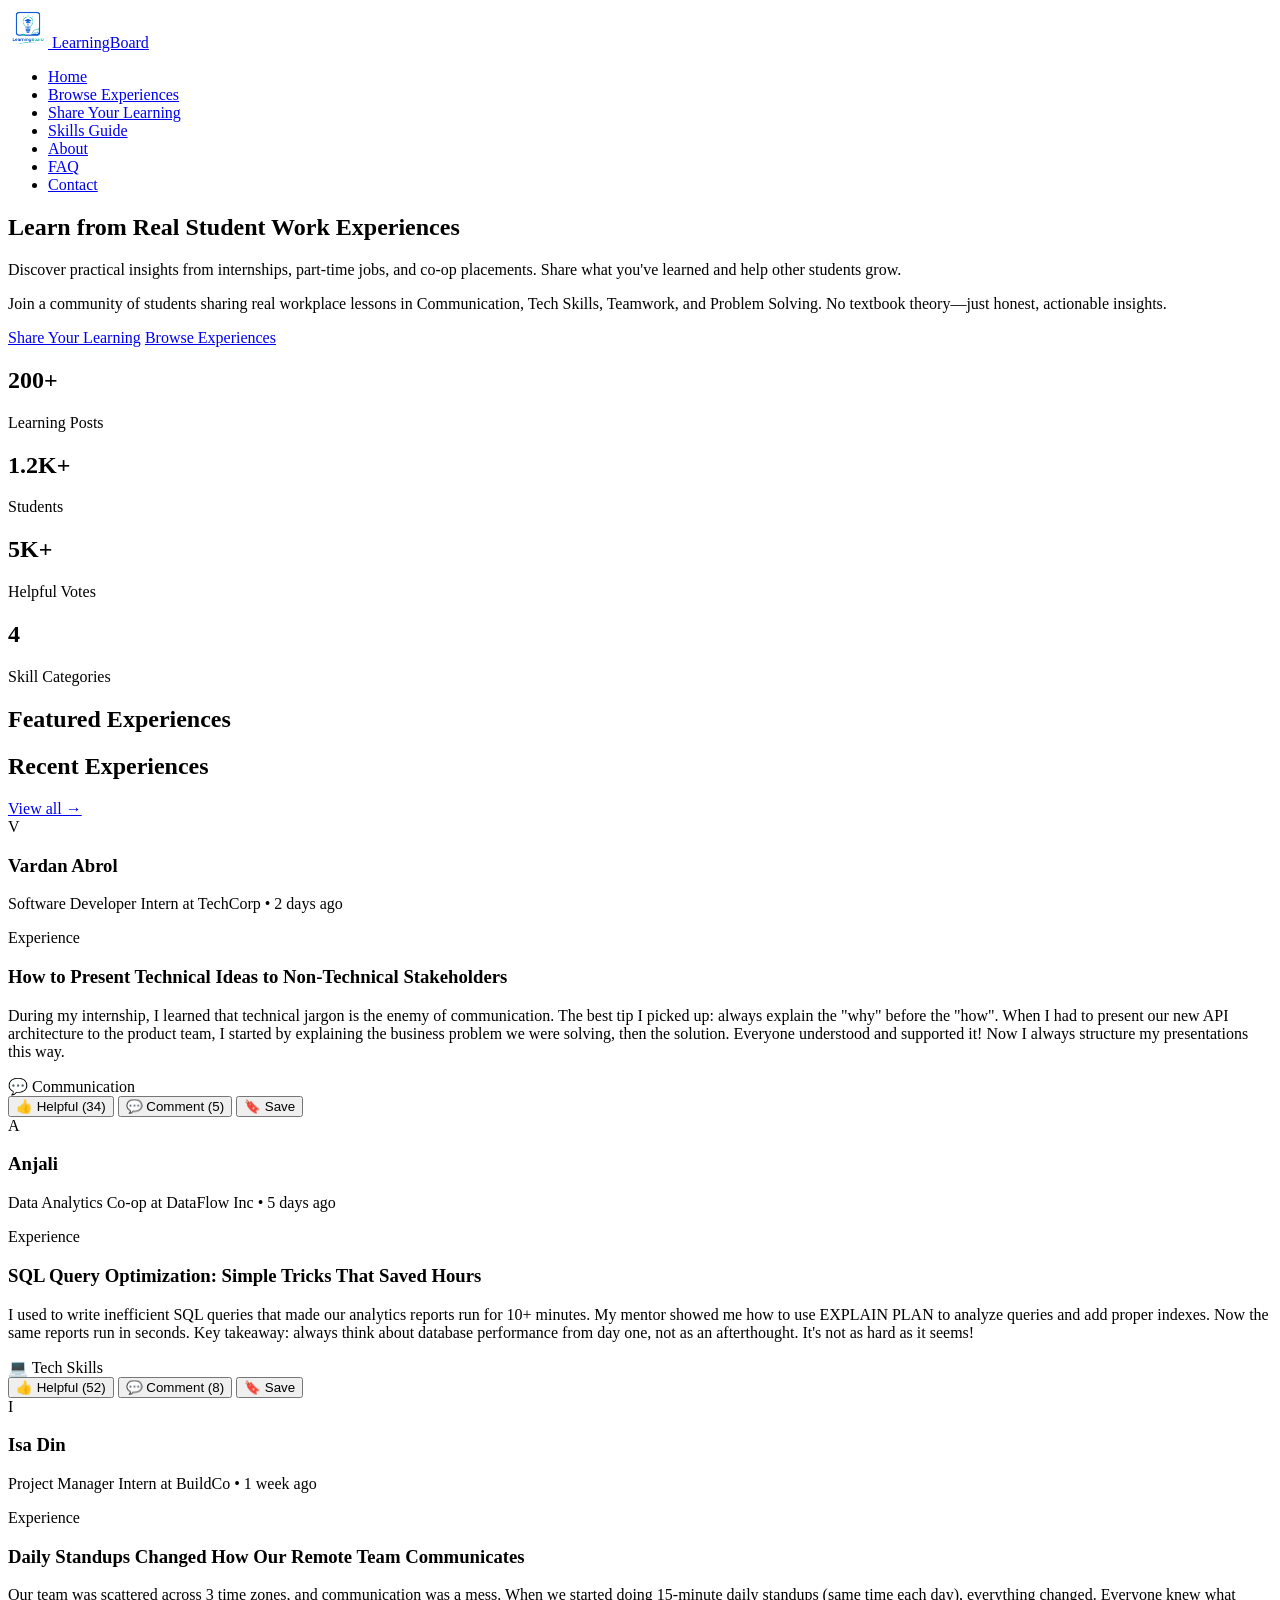
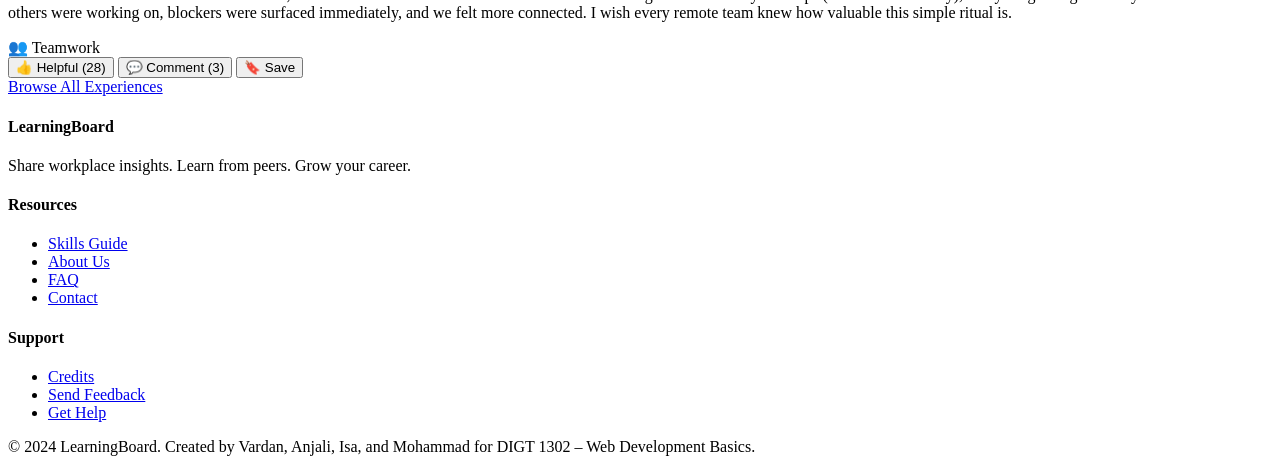
==== index.html @ a27e867e "edit readme file" ====
<!DOCTYPE html>
<html lang="en">
<head>
    <meta charset="UTF-8">
    <meta name="viewport" content="width=device-width, initial-scale=1.0">
    <title>LearningBoard – Share Work Insights with Fellow Students</title>
    <meta name="description" content="LearningBoard: A platform for students to share workplace experiences and success stories. Learn from real work insights in communication, tech skills, teamwork, and problem-solving.">
</head>
<body>
    <header>
        <div>
            <a href="index.html">
                <img src="image-files/logo.png" alt="LearningBoard logo" width="40" height="40">
                <span>LearningBoard</span>
            </a>

            <nav id="primary-menu" aria-label="Main navigation">
                <ul>
                    <li><a href="index.html">Home</a></li>
                    <li><a href="browse.html">Browse Experiences</a></li>
                    <li><a href="share.html">Share Your Learning</a></li>
                    <li><a href="skills-guide.html">Skills Guide</a></li>
                    <li><a href="about.html">About</a></li>
                    <li><a href="faq.html">FAQ</a></li>
                    <li><a href="contact.html">Contact</a></li>
                </ul>
            </nav>
        </div>
    </header>

   
    <main>
        <section>
            <div>
                <h1>Learn from Real Student Work Experiences</h1>
                <p>
                    Discover practical insights from internships, part-time jobs, and co-op placements. 
                    Share what you've learned and help other students grow.
                </p>
                <p>
                    Join a community of students sharing real workplace lessons in Communication, Tech Skills, 
                    Teamwork, and Problem Solving. No textbook theory—just honest, actionable insights.
                </p>
                <div>
                    <a href="share.html">Share Your Learning</a>
                    <a href="browse.html">Browse Experiences</a>
                </div>
            </div>
        </section>

        <section>
            <div>
                <h2>200+</h2>
                <p>Learning Posts</p>
            </div>
            <div>
                <h2>1.2K+</h2>
                <p>Students</p>
            </div>
            <div>
                <h2>5K+</h2>
                <p>Helpful Votes</p>
            </div>
            <div>
                <h2>4</h2>
                <p>Skill Categories</p>
            </div>
        </section>

        <div>
            <h2>Featured Experiences</h2>
            <div>
                    <section>
                    <div>
                        <h2>Recent Experiences</h2>
                        <a href="browse.html">View all →</a>
                    </div>

                    <div>
                        <!-- Experience Post 1 -->
                        <article data-type="experience" data-category="communication">
                            <div>
                                <div>
                                    <div>V</div>
                                    <div>
                                        <h3>Vardan Abrol</h3>
                                        <p>Software Developer Intern at TechCorp • 2 days ago</p>
                                    </div>
                                </div>
                                <span>Experience</span>
                            </div>

                            <div>
                                <h3>How to Present Technical Ideas to Non-Technical Stakeholders</h3>
                                <p>
                                    During my internship, I learned that technical jargon is the enemy of communication. 
                                    The best tip I picked up: always explain the "why" before the "how". When I had to present 
                                    our new API architecture to the product team, I started by explaining the business problem 
                                    we were solving, then the solution. Everyone understood and supported it! Now I always structure 
                                    my presentations this way.
                                </p>
                                <div>
                                    <span>💬 Communication</span>
                                </div>
                            </div>

                            <div>
                                <button aria-label="Mark as helpful">👍 Helpful (34)</button>
                                <button aria-label="Share post">💬 Comment (5)</button>
                                <button aria-label="Save post">🔖 Save</button>
                            </div>
                        </article>

                        <!-- Experience Post 2 -->
                        <article data-type="experience" data-category="tech">
                            <div>
                                <div>
                                    <div>A</div>
                                    <div>
                                        <h3>Anjali</h3>
                                        <p>Data Analytics Co-op at DataFlow Inc • 5 days ago</p>
                                    </div>
                                </div>
                                <span>Experience</span>
                            </div>

                            <div>
                                <h3>SQL Query Optimization: Simple Tricks That Saved Hours</h3>
                                <p>
                                    I used to write inefficient SQL queries that made our analytics reports run for 10+ minutes. 
                                    My mentor showed me how to use EXPLAIN PLAN to analyze queries and add proper indexes. Now 
                                    the same reports run in seconds. Key takeaway: always think about database performance from 
                                    day one, not as an afterthought. It's not as hard as it seems!
                                </p>
                                <div>
                                    <span>💻 Tech Skills</span>
                                </div>
                            </div>

                            <div>
                                <button aria-label="Mark as helpful">👍 Helpful (52)</button>
                                <button aria-label="Share post">💬 Comment (8)</button>
                                <button aria-label="Save post">🔖 Save</button>
                            </div>
                        </article>

                        <!-- Experience Post 3 -->
                        <article data-type="experience" data-category="teamwork">
                            <div>
                                <div>
                                    <div>I</div>
                                    <div>
                                        <h3>Isa Din</h3>
                                        <p>Project Manager Intern at BuildCo • 1 week ago</p>
                                    </div>
                                </div>
                                <span>Experience</span>
                            </div>

                            <div>
                                <h3>Daily Standups Changed How Our Remote Team Communicates</h3>
                                <p>
                                    Our team was scattered across 3 time zones, and communication was a mess. When we started 
                                    doing 15-minute daily standups (same time each day), everything changed. Everyone knew what 
                                    others were working on, blockers were surfaced immediately, and we felt more connected. 
                                    I wish every remote team knew how valuable this simple ritual is.
                                </p>
                                <div>
                                    <span>👥 Teamwork</span>
                                </div>
                            </div>

                            <div>
                                <button aria-label="Mark as helpful">👍 Helpful (28)</button>
                                <button aria-label="Share post">💬 Comment (3)</button>
                                <button aria-label="Save post">🔖 Save</button>
                            </div>
                        </article>
                    </div>

                    <div>
                        <a href="browse.html">Browse All Experiences</a>
                    </div>
                </section>

        </div>
        </div>

    </main>

    <!-- ===== FOOTER ===== -->
    <footer>
        <div>
            <div>
                <h4>LearningBoard</h4>
                <p>Share workplace insights. Learn from peers. Grow your career.</p>
            </div>
            <div>
                <h4>Resources</h4>
                <ul>
                    <li><a href="skills-guide.html">Skills Guide</a></li>
                    <li><a href="about.html">About Us</a></li>
                    <li><a href="faq.html">FAQ</a></li>
                    <li><a href="contact.html">Contact</a></li>
                </ul>
            </div>
            <div>
                <h4>Support</h4>
                <ul>
                    <li><a href="credits.html">Credits</a></li>
                    <li><a href="contact.html">Send Feedback</a></li>
                    <li><a href="faq.html">Get Help</a></li>
                </ul>
            </div>
        </div>
        <div>
            <p>&copy; 2024 LearningBoard. Created by Vardan, Anjali, Isa, and Mohammad for DIGT 1302 – Web Development Basics.</p>
        </div>
    </footer>

    <script src="js/script.js"></script>
</body>
</html>
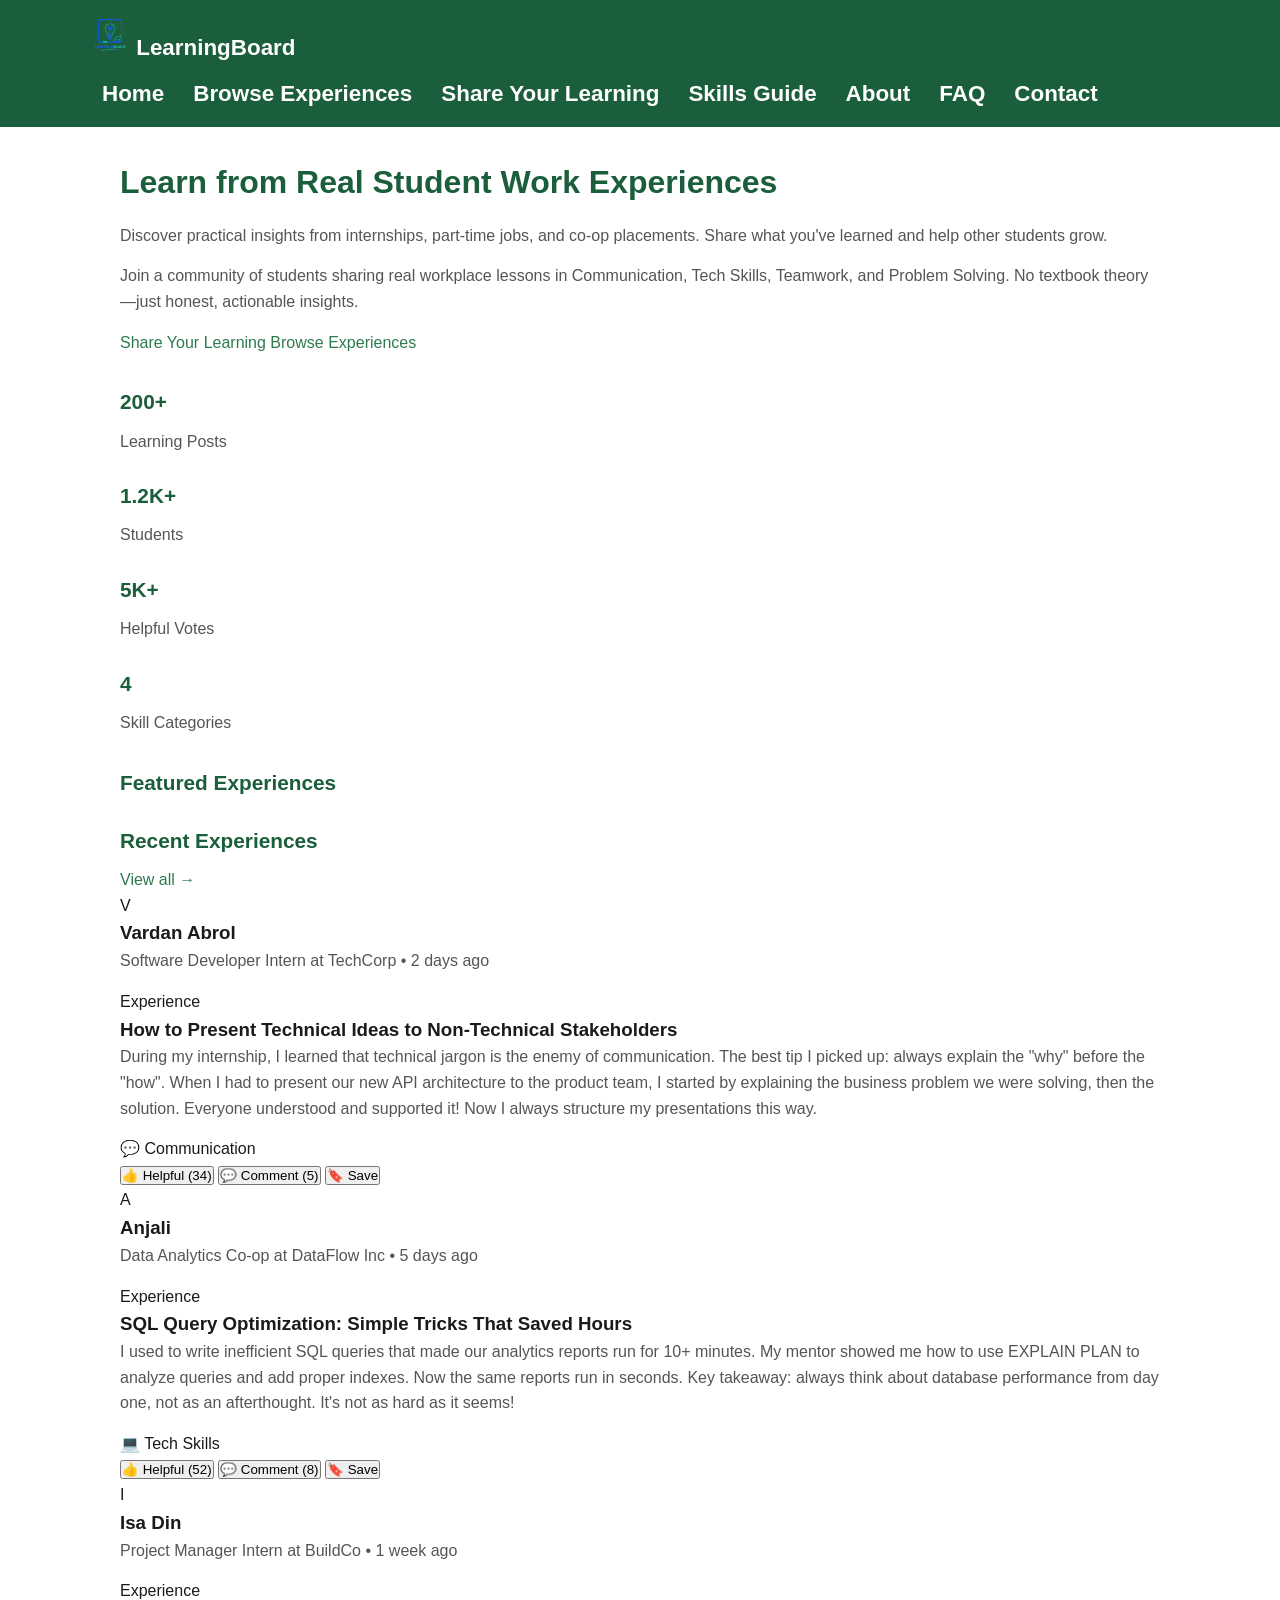
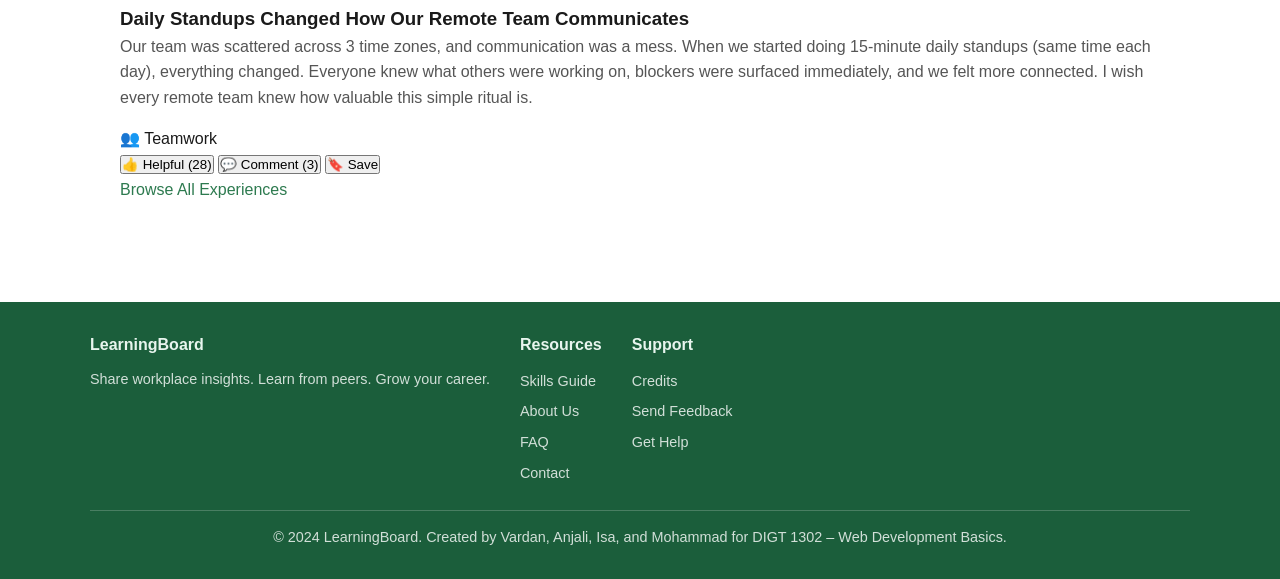
==== commit 7350d790: "Connect all pages to styles.css" ====
--- a/index.html
+++ b/index.html
@@ -5,6 +5,7 @@
     <meta name="viewport" content="width=device-width, initial-scale=1.0">
     <title>LearningBoard – Share Work Insights with Fellow Students</title>
     <meta name="description" content="LearningBoard: A platform for students to share workplace experiences and success stories. Learn from real work insights in communication, tech skills, teamwork, and problem-solving.">
+    <link rel="stylesheet" href="css/styles.css">
 </head>
 <body>
     <header>
@@ -28,17 +29,17 @@
         </div>
     </header>
 
-   
+
     <main>
         <section>
             <div>
                 <h1>Learn from Real Student Work Experiences</h1>
                 <p>
-                    Discover practical insights from internships, part-time jobs, and co-op placements. 
+                    Discover practical insights from internships, part-time jobs, and co-op placements.
                     Share what you've learned and help other students grow.
                 </p>
                 <p>
-                    Join a community of students sharing real workplace lessons in Communication, Tech Skills, 
+                    Join a community of students sharing real workplace lessons in Communication, Tech Skills,
                     Teamwork, and Problem Solving. No textbook theory—just honest, actionable insights.
                 </p>
                 <div>
@@ -93,10 +94,10 @@
                             <div>
                                 <h3>How to Present Technical Ideas to Non-Technical Stakeholders</h3>
                                 <p>
-                                    During my internship, I learned that technical jargon is the enemy of communication. 
-                                    The best tip I picked up: always explain the "why" before the "how". When I had to present 
-                                    our new API architecture to the product team, I started by explaining the business problem 
-                                    we were solving, then the solution. Everyone understood and supported it! Now I always structure 
+                                    During my internship, I learned that technical jargon is the enemy of communication.
+                                    The best tip I picked up: always explain the "why" before the "how". When I had to present
+                                    our new API architecture to the product team, I started by explaining the business problem
+                                    we were solving, then the solution. Everyone understood and supported it! Now I always structure
                                     my presentations this way.
                                 </p>
                                 <div>
@@ -105,9 +106,9 @@
                             </div>
 
                             <div>
-                                <button aria-label="Mark as helpful">👍 Helpful (34)</button>
-                                <button aria-label="Share post">💬 Comment (5)</button>
-                                <button aria-label="Save post">🔖 Save</button>
+                                <button type="button" aria-label="Mark as helpful">👍 Helpful (34)</button>
+                                <button type="button" aria-label="Share post">💬 Comment (5)</button>
+                                <button type="button" aria-label="Save post">🔖 Save</button>
                             </div>
                         </article>
 
@@ -127,9 +128,9 @@
                             <div>
                                 <h3>SQL Query Optimization: Simple Tricks That Saved Hours</h3>
                                 <p>
-                                    I used to write inefficient SQL queries that made our analytics reports run for 10+ minutes. 
-                                    My mentor showed me how to use EXPLAIN PLAN to analyze queries and add proper indexes. Now 
-                                    the same reports run in seconds. Key takeaway: always think about database performance from 
+                                    I used to write inefficient SQL queries that made our analytics reports run for 10+ minutes.
+                                    My mentor showed me how to use EXPLAIN PLAN to analyze queries and add proper indexes. Now
+                                    the same reports run in seconds. Key takeaway: always think about database performance from
                                     day one, not as an afterthought. It's not as hard as it seems!
                                 </p>
                                 <div>
@@ -138,9 +139,9 @@
                             </div>
 
                             <div>
-                                <button aria-label="Mark as helpful">👍 Helpful (52)</button>
-                                <button aria-label="Share post">💬 Comment (8)</button>
-                                <button aria-label="Save post">🔖 Save</button>
+                                <button type="button" aria-label="Mark as helpful">👍 Helpful (52)</button>
+                                <button type="button" aria-label="Share post">💬 Comment (8)</button>
+                                <button type="button" aria-label="Save post">🔖 Save</button>
                             </div>
                         </article>
 
@@ -160,9 +161,9 @@
                             <div>
                                 <h3>Daily Standups Changed How Our Remote Team Communicates</h3>
                                 <p>
-                                    Our team was scattered across 3 time zones, and communication was a mess. When we started 
-                                    doing 15-minute daily standups (same time each day), everything changed. Everyone knew what 
-                                    others were working on, blockers were surfaced immediately, and we felt more connected. 
+                                    Our team was scattered across 3 time zones, and communication was a mess. When we started
+                                    doing 15-minute daily standups (same time each day), everything changed. Everyone knew what
+                                    others were working on, blockers were surfaced immediately, and we felt more connected.
                                     I wish every remote team knew how valuable this simple ritual is.
                                 </p>
                                 <div>
@@ -171,9 +172,9 @@
                             </div>
 
                             <div>
-                                <button aria-label="Mark as helpful">👍 Helpful (28)</button>
-                                <button aria-label="Share post">💬 Comment (3)</button>
-                                <button aria-label="Save post">🔖 Save</button>
+                                <button type="button" aria-label="Mark as helpful">👍 Helpful (28)</button>
+                                <button type="button" aria-label="Share post">💬 Comment (3)</button>
+                                <button type="button" aria-label="Save post">🔖 Save</button>
                             </div>
                         </article>
                     </div>
@@ -220,4 +221,4 @@
 
     <script src="js/script.js"></script>
 </body>
-</html>+</html>
--- a/css/styles.css
+++ b/css/styles.css
@@ -0,0 +1,219 @@
+/* General reset */
+* {
+    margin: 0;
+    padding: 0;
+    box-sizing: border-box;
+}
+
+body {
+    font-family: Arial, sans-serif;
+    background-color: white;
+    color: #1a1a1a;
+    line-height: 1.6;
+}
+
+a {
+    color: #2d7a4f;
+    text-decoration: none;
+}
+
+a:hover {
+    text-decoration: underline;
+}
+
+/* Header */
+header {
+    background-color: #1b5e3b;
+    color: white;
+    padding: 15px 30px;
+}
+
+header > div {
+    max-width: 1100px;
+    margin: 0 auto;
+    display: flex;
+    align-items: center;
+    justify-content: space-between;
+    flex-wrap: wrap;
+    gap: 10px;
+}
+
+header a:first-child {
+    font-size: 1.4rem;
+    font-weight: bold;
+    color: white;
+    text-decoration: none;
+}
+
+header a:first-child:hover {
+    color: #e8f5ee;
+}
+
+/* Navigation */
+nav#primary-menu ul {
+    list-style: none;
+    display: flex;
+    flex-wrap: wrap;
+    gap: 5px;
+}
+
+nav#primary-menu ul li a {
+    color: white;
+    text-decoration: none;
+    padding: 6px 12px;
+    border-radius: 4px;
+}
+
+nav#primary-menu ul li a:hover {
+    background-color: #2d7a4f;
+    text-decoration: none;
+}
+
+/* Mobile menu button */
+header button {
+    display: none;
+    background: none;
+    border: 2px solid white;
+    color: white;
+    padding: 5px 10px;
+    border-radius: 4px;
+    cursor: pointer;
+    font-size: 1rem;
+}
+
+header button:hover {
+    background-color: #2d7a4f;
+}
+
+/* Main content */
+main {
+    max-width: 1100px;
+    margin: 0 auto;
+    padding: 30px;
+}
+
+main h1 {
+    font-size: 2rem;
+    color: #1b5e3b;
+    margin-bottom: 15px;
+}
+
+main h2 {
+    font-size: 1.3rem;
+    color: #1b5e3b;
+    margin-top: 25px;
+    margin-bottom: 10px;
+}
+
+main p {
+    color: #555;
+    margin-bottom: 15px;
+}
+
+main ul, main ol {
+    margin-left: 25px;
+    margin-bottom: 15px;
+}
+
+main li {
+    margin-bottom: 5px;
+}
+
+main section {
+    margin-bottom: 30px;
+}
+
+/* Footer */
+footer {
+    background-color: #1b5e3b;
+    color: white;
+    padding: 30px;
+    margin-top: 40px;
+}
+
+footer > div:first-child {
+    max-width: 1100px;
+    margin: 0 auto;
+    display: flex;
+    flex-wrap: wrap;
+    gap: 30px;
+    padding-bottom: 20px;
+    border-bottom: 1px solid rgba(255, 255, 255, 0.2);
+}
+
+footer h4 {
+    margin-bottom: 10px;
+    color: #e8f5ee;
+}
+
+footer p {
+    font-size: 0.9rem;
+    color: rgba(255, 255, 255, 0.8);
+}
+
+footer ul {
+    list-style: none;
+}
+
+footer ul li {
+    margin-bottom: 5px;
+}
+
+footer ul li a {
+    color: rgba(255, 255, 255, 0.8);
+    font-size: 0.9rem;
+}
+
+footer ul li a:hover {
+    color: white;
+    text-decoration: underline;
+}
+
+footer > div:last-child {
+    max-width: 1100px;
+    margin: 15px auto 0;
+    text-align: center;
+    font-size: 0.85rem;
+    color: rgba(255, 255, 255, 0.6);
+}
+
+/* Mobile responsive */
+@media (max-width: 768px) {
+
+    header button {
+        display: block;
+    }
+
+    nav#primary-menu {
+        display: none;
+        width: 100%;
+    }
+
+    nav#primary-menu.open {
+        display: block;
+    }
+
+    nav#primary-menu ul {
+        flex-direction: column;
+        gap: 0;
+    }
+
+    nav#primary-menu ul li a {
+        display: block;
+        padding: 8px 12px;
+        border-bottom: 1px solid rgba(255, 255, 255, 0.1);
+    }
+
+    main {
+        padding: 15px;
+    }
+
+    main h1 {
+        font-size: 1.5rem;
+    }
+
+    footer > div:first-child {
+        flex-direction: column;
+        gap: 20px;
+    }
+}
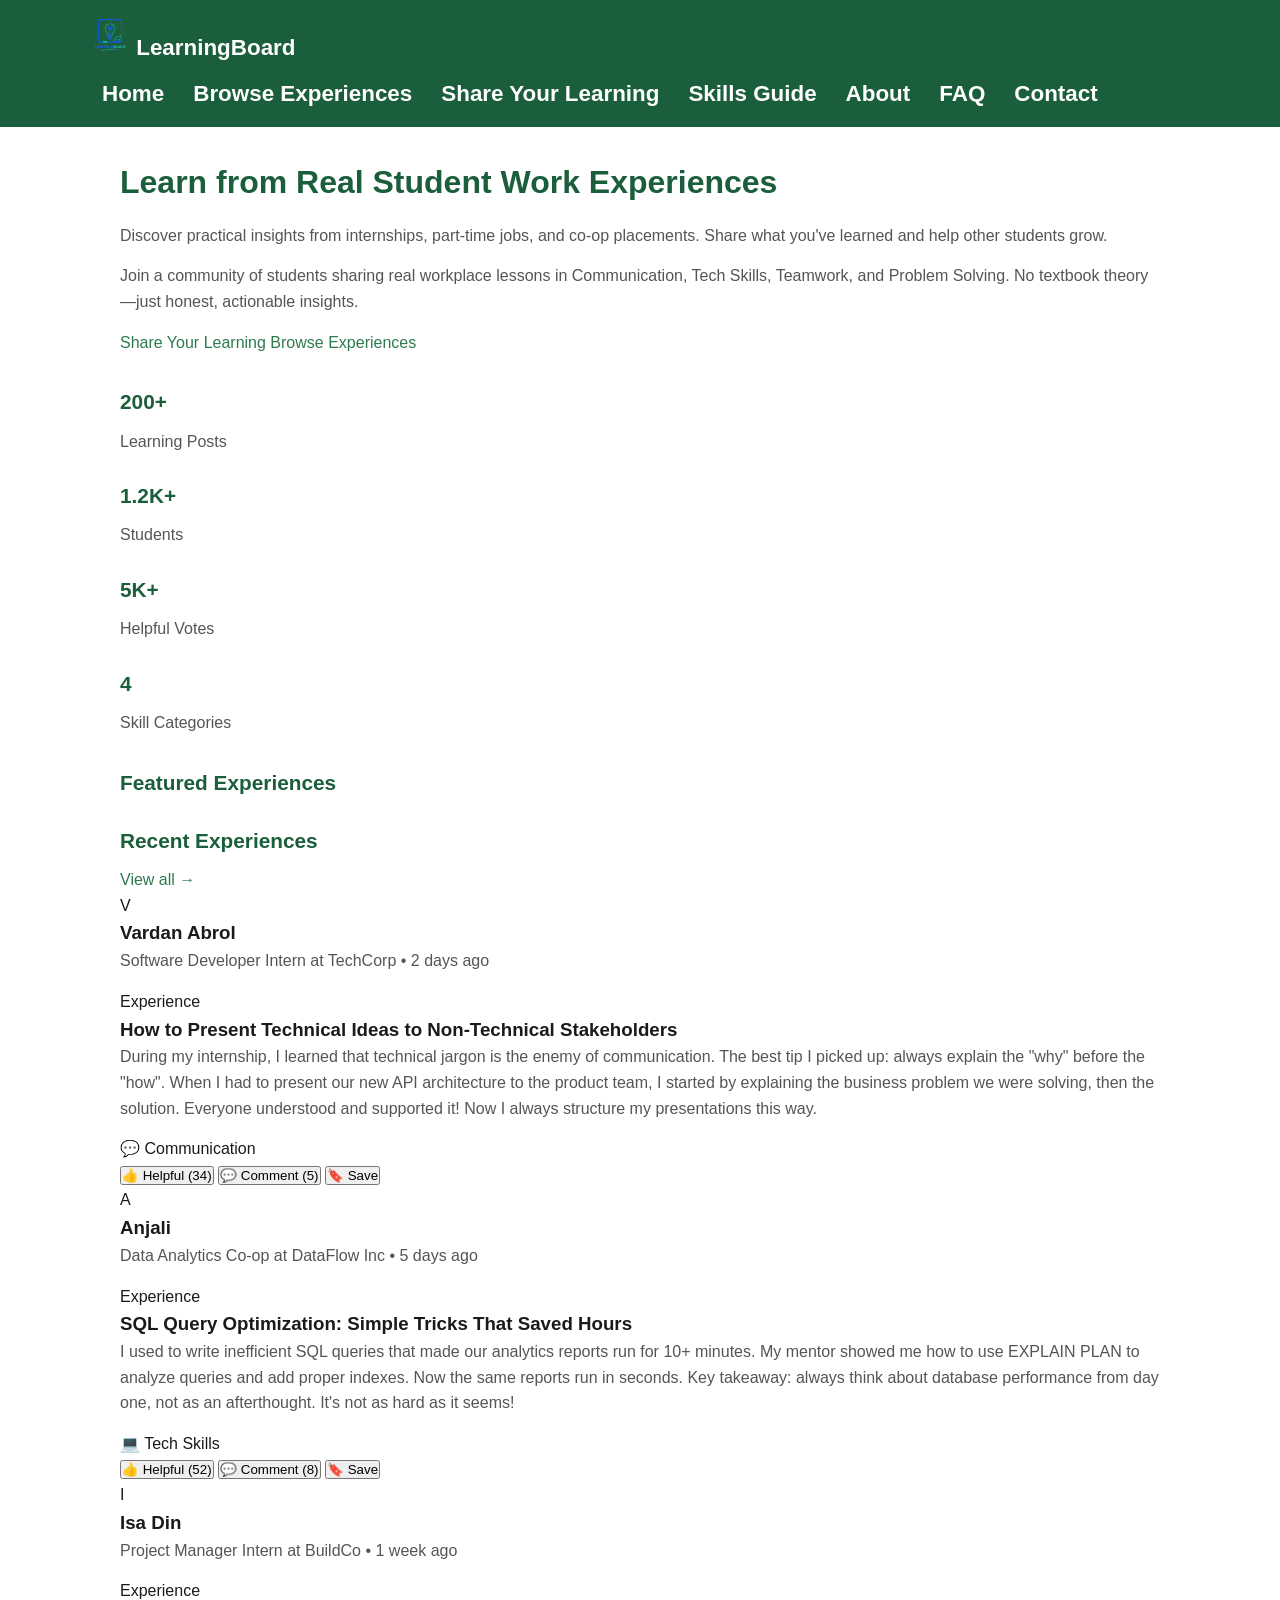
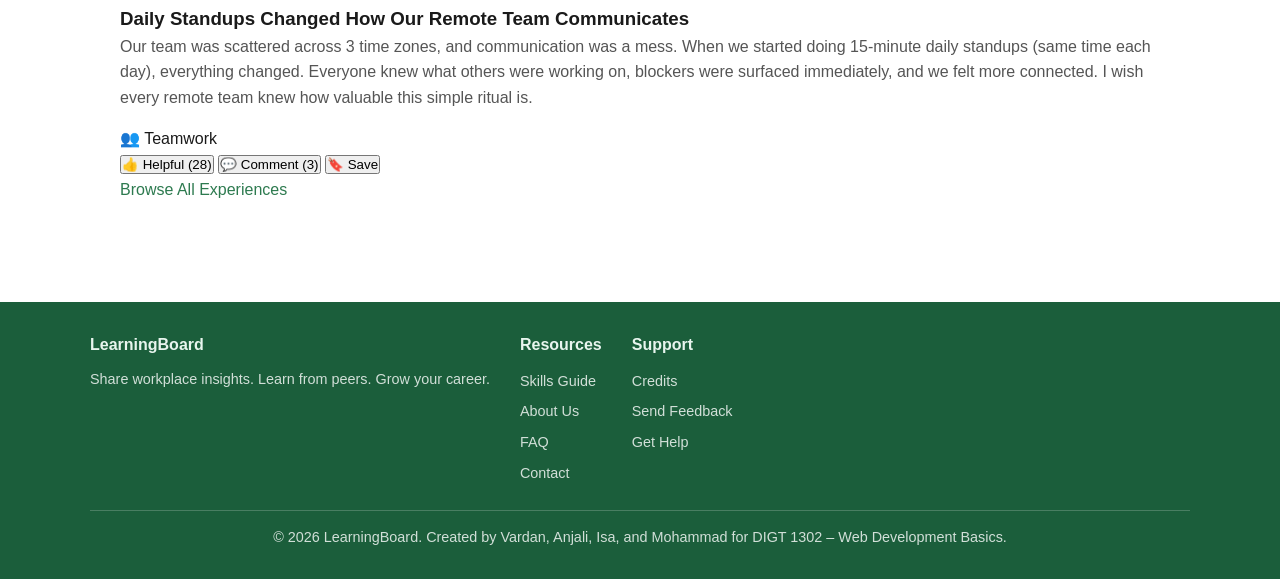
==== commit ffb51a7c: "Update footer structure on all pages to use CSS classes" ====
--- a/index.html
+++ b/index.html
@@ -191,7 +191,7 @@
 
     <!-- ===== FOOTER ===== -->
     <footer>
-        <div>
+        <div class="footer-columns">
             <div>
                 <h4>LearningBoard</h4>
                 <p>Share workplace insights. Learn from peers. Grow your career.</p>
@@ -214,8 +214,8 @@
                 </ul>
             </div>
         </div>
-        <div>
-            <p>&copy; 2024 LearningBoard. Created by Vardan, Anjali, Isa, and Mohammad for DIGT 1302 – Web Development Basics.</p>
+        <div class="footer-bottom">
+            <p>&copy; 2026 LearningBoard. Created by Vardan, Anjali, Isa, and Mohammad for DIGT 1302 – Web Development Basics.</p>
         </div>
     </footer>
 
--- a/css/styles.css
+++ b/css/styles.css
@@ -131,7 +131,7 @@
     margin-top: 40px;
 }
 
-footer > div:first-child {
+.footer-columns {
     max-width: 1100px;
     margin: 0 auto;
     display: flex;
@@ -169,7 +169,7 @@
     text-decoration: underline;
 }
 
-footer > div:last-child {
+.footer-bottom {
     max-width: 1100px;
     margin: 15px auto 0;
     text-align: center;
@@ -212,7 +212,7 @@
         font-size: 1.5rem;
     }
 
-    footer > div:first-child {
+    .footer-columns {
         flex-direction: column;
         gap: 20px;
     }
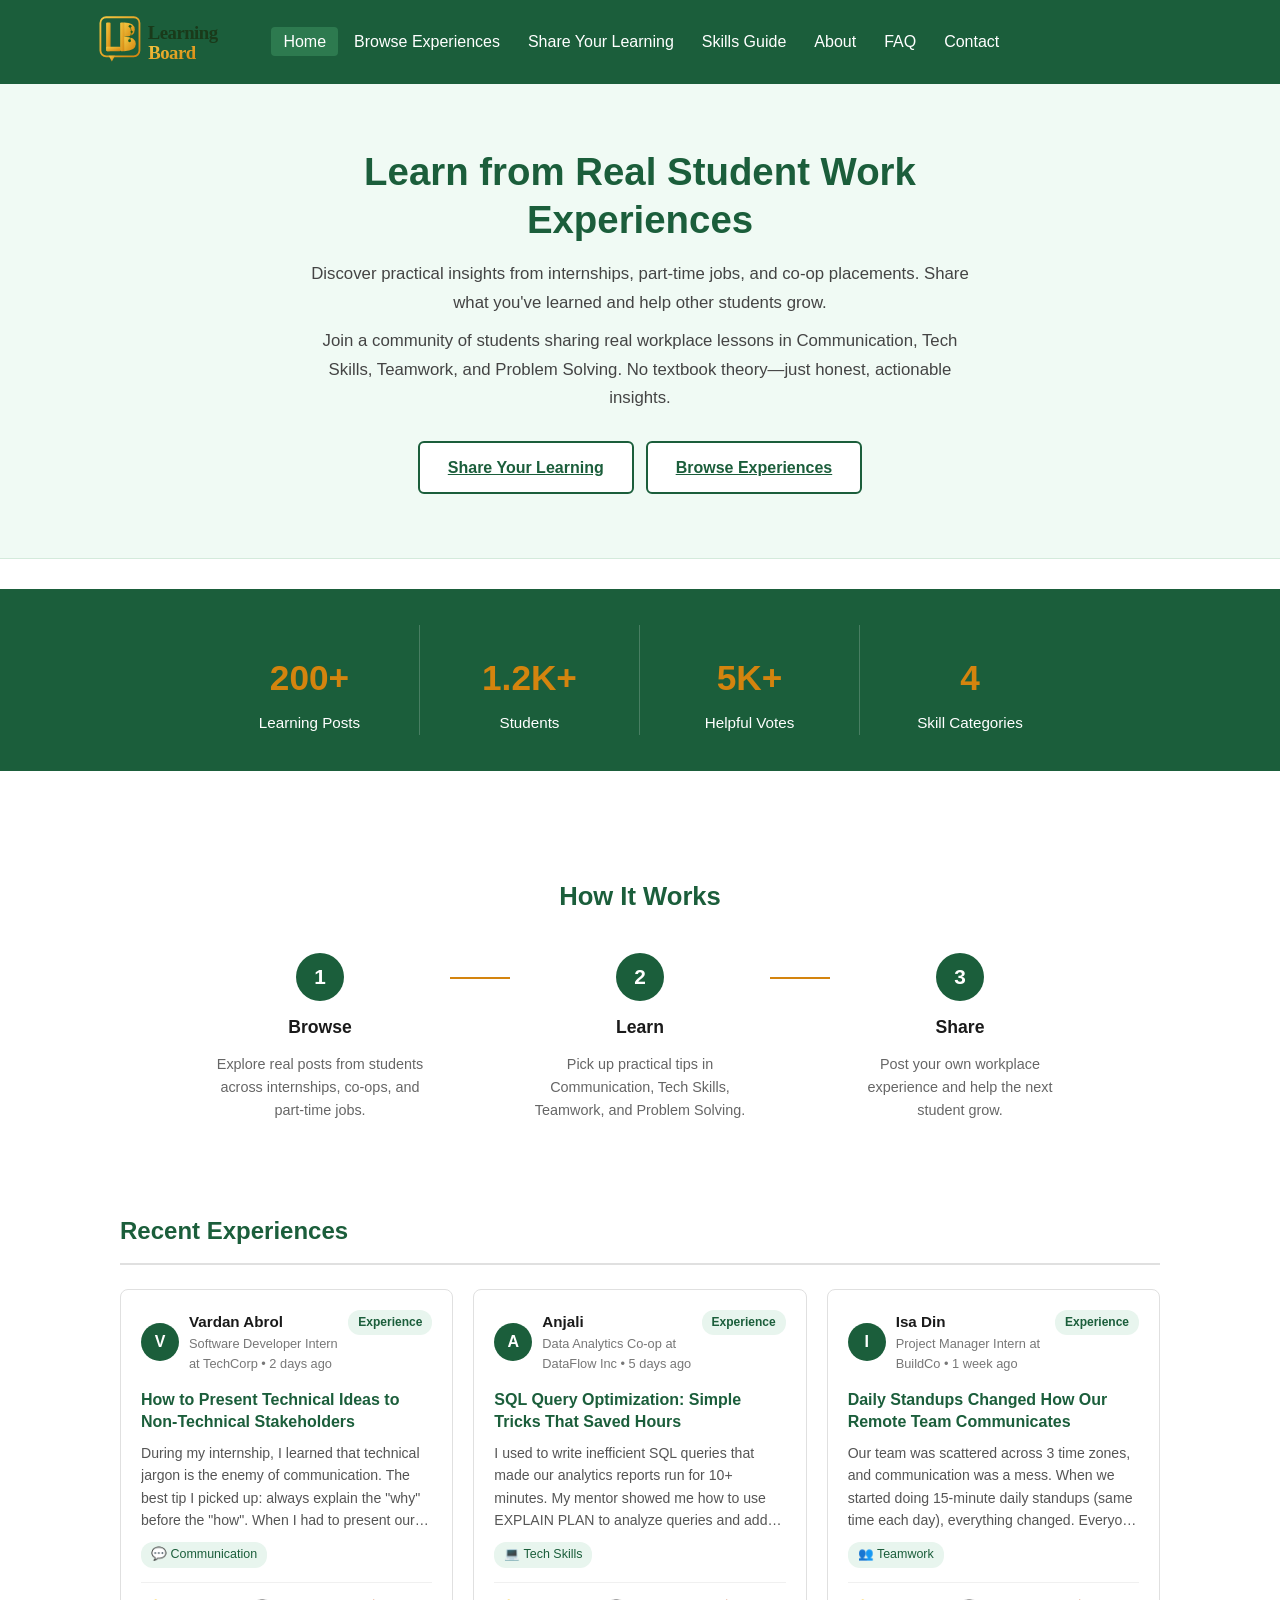
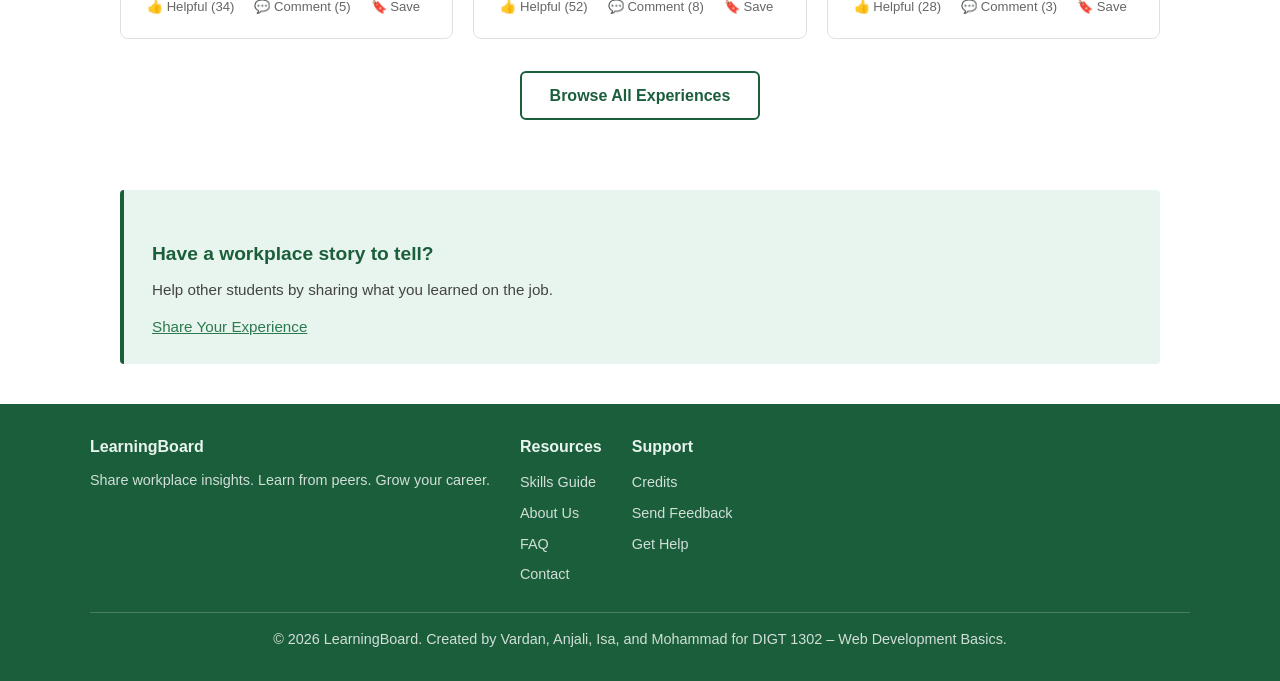
==== commit 63351894: "phase-2 styling for index, about, faq pages" ====
--- a/index.html
+++ b/index.html
@@ -6,18 +6,23 @@
     <title>LearningBoard – Share Work Insights with Fellow Students</title>
     <meta name="description" content="LearningBoard: A platform for students to share workplace experiences and success stories. Learn from real work insights in communication, tech skills, teamwork, and problem-solving.">
     <link rel="stylesheet" href="css/styles.css">
+    <link rel="stylesheet" href="css/index.css">
+    <link rel="stylesheet" href="https://cdn.jsdelivr.net/npm/bootstrap-icons@1.11.3/font/bootstrap-icons.min.css">
 </head>
 <body>
     <header>
         <div>
             <a href="index.html">
-                <img src="image-files/logo.png" alt="LearningBoard logo" width="40" height="40">
-                <span>LearningBoard</span>
+                <img src="image-files/logo.svg" alt="LearningBoard logo">
             </a>
+
+             <button type="button" aria-controls="primary-menu" aria-expanded="false" aria-label="Toggle navigation menu">
+                <i class="bi bi-list"></i>
+            </button>
 
             <nav id="primary-menu" aria-label="Main navigation">
                 <ul>
-                    <li><a href="index.html">Home</a></li>
+                    <li><a href="index.html" aria-current="page">Home</a></li>
                     <li><a href="browse.html">Browse Experiences</a></li>
                     <li><a href="share.html">Share Your Learning</a></li>
                     <li><a href="skills-guide.html">Skills Guide</a></li>
@@ -31,8 +36,8 @@
 
 
     <main>
-        <section>
-            <div>
+        <section class="hero">
+            <div class="hero-content">
                 <h1>Learn from Real Student Work Experiences</h1>
                 <p>
                     Discover practical insights from internships, part-time jobs, and co-op placements.
@@ -42,14 +47,14 @@
                     Join a community of students sharing real workplace lessons in Communication, Tech Skills,
                     Teamwork, and Problem Solving. No textbook theory—just honest, actionable insights.
                 </p>
-                <div>
-                    <a href="share.html">Share Your Learning</a>
-                    <a href="browse.html">Browse Experiences</a>
-                </div>
-            </div>
-        </section>
-
-        <section>
+                <div class="hero-links">
+                    <a href="share.html" class="btn-secondary">Share Your Learning</a>
+                    <a href="browse.html" class="btn-secondary">Browse Experiences</a>
+                </div>
+            </div>
+        </section>
+
+        <section class="stats-bar">
             <div>
                 <h2>200+</h2>
                 <p>Learning Posts</p>
@@ -68,156 +73,182 @@
             </div>
         </section>
 
-        <div>
-            <h2>Featured Experiences</h2>
-            <div>
-                    <section>
-                    <div>
-                        <h2>Recent Experiences</h2>
-                        <a href="browse.html">View all →</a>
-                    </div>
-
-                    <div>
-                        <!-- Experience Post 1 -->
-                        <article data-type="experience" data-category="communication">
-                            <div>
+        <section class="how-it-works">
+            <h2>How It Works</h2>
+            <div class="steps">
+                <div class="step">
+                    <div class="step-number">1</div>
+                    <h3>Browse</h3>
+                    <p>Explore real posts from students across internships, co-ops, and part-time jobs.</p>
+                </div>
+                <div class="step-divider"></div>
+                <div class="step">
+                    <div class="step-number">2</div>
+                    <h3>Learn</h3>
+                    <p>Pick up practical tips in Communication, Tech Skills, Teamwork, and Problem Solving.</p>
+                </div>
+                <div class="step-divider"></div>
+                <div class="step">
+                    <div class="step-number">3</div>
+                    <h3>Share</h3>
+                    <p>Post your own workplace experience and help the next student grow.</p>
+                </div>
+            </div>
+        </section>
+
+        <div class="recent-experiences">
+            <section>
+                <div class="section-header">
+                    <h2>Recent Experiences</h2>
+                </div>
+
+                <div class="cards-grid">
+                    <!-- Experience Post 1 -->
+                    <article data-type="experience" data-category="communication">
+                        <div class="card-top">
+                            <div class="card-author">
+                                <div class="avatar">V</div>
                                 <div>
-                                    <div>V</div>
-                                    <div>
-                                        <h3>Vardan Abrol</h3>
-                                        <p>Software Developer Intern at TechCorp • 2 days ago</p>
-                                    </div>
+                                    <h3>Vardan Abrol</h3>
+                                    <p>Software Developer Intern at TechCorp • 2 days ago</p>
                                 </div>
-                                <span>Experience</span>
-                            </div>
-
-                            <div>
-                                <h3>How to Present Technical Ideas to Non-Technical Stakeholders</h3>
-                                <p>
-                                    During my internship, I learned that technical jargon is the enemy of communication.
-                                    The best tip I picked up: always explain the "why" before the "how". When I had to present
-                                    our new API architecture to the product team, I started by explaining the business problem
-                                    we were solving, then the solution. Everyone understood and supported it! Now I always structure
-                                    my presentations this way.
-                                </p>
+                            </div>
+                            <span class="badge">Experience</span>
+                        </div>
+
+                        <div class="card-body">
+                            <h3>How to Present Technical Ideas to Non-Technical Stakeholders</h3>
+                            <p>
+                                During my internship, I learned that technical jargon is the enemy of communication.
+                                The best tip I picked up: always explain the "why" before the "how". When I had to present
+                                our new API architecture to the product team, I started by explaining the business problem
+                                we were solving, then the solution. Everyone understood and supported it! Now I always structure
+                                my presentations this way.
+                            </p>
+                            <div class="tags">
+                                <span>💬 Communication</span>
+                            </div>
+                        </div>
+
+                        <div class="card-actions">
+                            <button type="button" aria-label="Mark as helpful">👍 Helpful (34)</button>
+                            <button type="button" aria-label="Share post">💬 Comment (5)</button>
+                            <button type="button" aria-label="Save post">🔖 Save</button>
+                        </div>
+                    </article>
+
+                    <!-- Experience Post 2 -->
+                    <article data-type="experience" data-category="tech">
+                        <div class="card-top">
+                            <div class="card-author">
+                                <div class="avatar">A</div>
                                 <div>
-                                    <span>💬 Communication</span>
+                                    <h3>Anjali</h3>
+                                    <p>Data Analytics Co-op at DataFlow Inc • 5 days ago</p>
                                 </div>
                             </div>
-
-                            <div>
-                                <button type="button" aria-label="Mark as helpful">👍 Helpful (34)</button>
-                                <button type="button" aria-label="Share post">💬 Comment (5)</button>
-                                <button type="button" aria-label="Save post">🔖 Save</button>
-                            </div>
-                        </article>
-
-                        <!-- Experience Post 2 -->
-                        <article data-type="experience" data-category="tech">
-                            <div>
+                            <span class="badge">Experience</span>
+                        </div>
+
+                        <div class="card-body">
+                            <h3>SQL Query Optimization: Simple Tricks That Saved Hours</h3>
+                            <p>
+                                I used to write inefficient SQL queries that made our analytics reports run for 10+ minutes.
+                                My mentor showed me how to use EXPLAIN PLAN to analyze queries and add proper indexes. Now
+                                the same reports run in seconds. Key takeaway: always think about database performance from
+                                day one, not as an afterthought. It's not as hard as it seems!
+                            </p>
+                            <div class="tags">
+                                <span>💻 Tech Skills</span>
+                            </div>
+                        </div>
+
+                        <div class="card-actions">
+                            <button type="button" aria-label="Mark as helpful">👍 Helpful (52)</button>
+                            <button type="button" aria-label="Share post">💬 Comment (8)</button>
+                            <button type="button" aria-label="Save post">🔖 Save</button>
+                        </div>
+                    </article>
+
+                    <!-- Experience Post 3 -->
+                    <article data-type="experience" data-category="teamwork">
+                        <div class="card-top">
+                            <div class="card-author">
+                                <div class="avatar">I</div>
                                 <div>
-                                    <div>A</div>
-                                    <div>
-                                        <h3>Anjali</h3>
-                                        <p>Data Analytics Co-op at DataFlow Inc • 5 days ago</p>
-                                    </div>
+                                    <h3>Isa Din</h3>
+                                    <p>Project Manager Intern at BuildCo • 1 week ago</p>
                                 </div>
-                                <span>Experience</span>
-                            </div>
-
-                            <div>
-                                <h3>SQL Query Optimization: Simple Tricks That Saved Hours</h3>
-                                <p>
-                                    I used to write inefficient SQL queries that made our analytics reports run for 10+ minutes.
-                                    My mentor showed me how to use EXPLAIN PLAN to analyze queries and add proper indexes. Now
-                                    the same reports run in seconds. Key takeaway: always think about database performance from
-                                    day one, not as an afterthought. It's not as hard as it seems!
-                                </p>
-                                <div>
-                                    <span>💻 Tech Skills</span>
-                                </div>
-                            </div>
-
-                            <div>
-                                <button type="button" aria-label="Mark as helpful">👍 Helpful (52)</button>
-                                <button type="button" aria-label="Share post">💬 Comment (8)</button>
-                                <button type="button" aria-label="Save post">🔖 Save</button>
-                            </div>
-                        </article>
-
-                        <!-- Experience Post 3 -->
-                        <article data-type="experience" data-category="teamwork">
-                            <div>
-                                <div>
-                                    <div>I</div>
-                                    <div>
-                                        <h3>Isa Din</h3>
-                                        <p>Project Manager Intern at BuildCo • 1 week ago</p>
-                                    </div>
-                                </div>
-                                <span>Experience</span>
-                            </div>
-
-                            <div>
-                                <h3>Daily Standups Changed How Our Remote Team Communicates</h3>
-                                <p>
-                                    Our team was scattered across 3 time zones, and communication was a mess. When we started
-                                    doing 15-minute daily standups (same time each day), everything changed. Everyone knew what
-                                    others were working on, blockers were surfaced immediately, and we felt more connected.
-                                    I wish every remote team knew how valuable this simple ritual is.
-                                </p>
-                                <div>
-                                    <span>👥 Teamwork</span>
-                                </div>
-                            </div>
-
-                            <div>
-                                <button type="button" aria-label="Mark as helpful">👍 Helpful (28)</button>
-                                <button type="button" aria-label="Share post">💬 Comment (3)</button>
-                                <button type="button" aria-label="Save post">🔖 Save</button>
-                            </div>
-                        </article>
-                    </div>
-
-                    <div>
-                        <a href="browse.html">Browse All Experiences</a>
-                    </div>
-                </section>
-
+                            </div>
+                            <span class="badge">Experience</span>
+                        </div>
+
+                        <div class="card-body">
+                            <h3>Daily Standups Changed How Our Remote Team Communicates</h3>
+                            <p>
+                                Our team was scattered across 3 time zones, and communication was a mess. When we started
+                                doing 15-minute daily standups (same time each day), everything changed. Everyone knew what
+                                others were working on, blockers were surfaced immediately, and we felt more connected.
+                                I wish every remote team knew how valuable this simple ritual is.
+                            </p>
+                            <div class="tags">
+                                <span>👥 Teamwork</span>
+                            </div>
+                        </div>
+
+                        <div class="card-actions">
+                            <button type="button" aria-label="Mark as helpful">👍 Helpful (28)</button>
+                            <button type="button" aria-label="Share post">💬 Comment (3)</button>
+                            <button type="button" aria-label="Save post">🔖 Save</button>
+                        </div>
+                    </article>
+                </div>
+
+                <div class="browse-all">
+                    <a href="browse.html">Browse All Experiences</a>
+                </div>
+            </section>
         </div>
-        </div>
+
+        <section class="cta-banner">
+            <div class="cta-banner-inner">
+                <h2>Have a workplace story to tell?</h2>
+                <p>Help other students by sharing what you learned on the job.</p>
+                <a href="share.html">Share Your Experience</a>
+            </div>
+        </section>
 
     </main>
 
     <!-- ===== FOOTER ===== -->
-    <footer>
-        <div class="footer-columns">
-            <div>
-                <h4>LearningBoard</h4>
-                <p>Share workplace insights. Learn from peers. Grow your career.</p>
-            </div>
-            <div>
-                <h4>Resources</h4>
-                <ul>
-                    <li><a href="skills-guide.html">Skills Guide</a></li>
-                    <li><a href="about.html">About Us</a></li>
-                    <li><a href="faq.html">FAQ</a></li>
-                    <li><a href="contact.html">Contact</a></li>
-                </ul>
-            </div>
-            <div>
-                <h4>Support</h4>
-                <ul>
-                    <li><a href="credits.html">Credits</a></li>
-                    <li><a href="contact.html">Send Feedback</a></li>
-                    <li><a href="faq.html">Get Help</a></li>
-                </ul>
-            </div>
-        </div>
-        <div class="footer-bottom">
-            <p>&copy; 2026 LearningBoard. Created by Vardan, Anjali, Isa, and Mohammad for DIGT 1302 – Web Development Basics.</p>
-        </div>
-    </footer>
+   <footer>
+    <div class="footer-columns">
+      <div>
+        <h4>LearningBoard</h4>
+        <p>Share workplace insights. Learn from peers. Grow your career.</p>
+      </div>
+      <div>
+        <h4>Resources</h4>
+        <ul>
+          <li><a href="skills-guide.html">Skills Guide</a></li>
+          <li><a href="about.html">About Us</a></li>
+          <li><a href="faq.html">FAQ</a></li>
+          <li><a href="contact.html">Contact</a></li>
+        </ul>
+      </div>
+      <div>
+        <h4>Support</h4>
+        <ul>
+          <li><a href="credits.html">Credits</a></li>
+          <li><a href="contact.html">Send Feedback</a></li>
+          <li><a href="faq.html">Get Help</a></li>
+        </ul>
+      </div>
+    </div>
+    <div class="footer-bottom">
+      <p>&copy; 2026 LearningBoard. Created by Vardan, Anjali, Isa, and Mohammad for DIGT 1302 – Web Development Basics.</p>
+    </div>
+  </footer>
 
     <script src="js/script.js"></script>
 </body>
--- a/css/styles.css
+++ b/css/styles.css
@@ -1,4 +1,4 @@
-/* General reset */
+
 * {
     margin: 0;
     padding: 0;
@@ -17,15 +17,16 @@
     text-decoration: none;
 }
 
+
 a:hover {
     text-decoration: underline;
 }
 
-/* Header */
+
 header {
     background-color: #1b5e3b;
     color: white;
-    padding: 15px 30px;
+    padding: 12px 30px;
 }
 
 header > div {
@@ -33,28 +34,40 @@
     margin: 0 auto;
     display: flex;
     align-items: center;
-    justify-content: space-between;
-    flex-wrap: wrap;
-    gap: 10px;
-}
-
-header a:first-child {
+    justify-content: flex-start;
+    gap: 4px;
+}
+
+
+header > div > a img {
+    height: 60px;
+    width: auto;
+}
+
+header > div > a {
+    display: flex;
+    align-items: center;
+    gap: 8px;
+    text-decoration: none;
+    flex-shrink: 0;
+    color: white;
     font-size: 1.4rem;
     font-weight: bold;
-    color: white;
+}
+
+header > div > a:hover {
+    opacity: 0.9;
     text-decoration: none;
-}
-
-header a:first-child:hover {
     color: #e8f5ee;
 }
 
-/* Navigation */
+
 nav#primary-menu ul {
     list-style: none;
     display: flex;
+    align-items: center;
     flex-wrap: wrap;
-    gap: 5px;
+    gap: 4px;
 }
 
 nav#primary-menu ul li a {
@@ -62,30 +75,224 @@
     text-decoration: none;
     padding: 6px 12px;
     border-radius: 4px;
-}
-
-nav#primary-menu ul li a:hover {
+    white-space: nowrap;
+}
+
+nav#primary-menu ul li a:hover,
+nav#primary-menu ul li a[aria-current="page"] {
     background-color: #2d7a4f;
     text-decoration: none;
 }
 
-/* Mobile menu button */
 header button {
     display: none;
     background: none;
-    border: 2px solid white;
+    border: none;
     color: white;
-    padding: 5px 10px;
-    border-radius: 4px;
+    padding: 5px 8px;
     cursor: pointer;
-    font-size: 1rem;
+    font-size: 1.5rem;
+    line-height: 1;
 }
 
 header button:hover {
     background-color: #2d7a4f;
 }
 
-/* Main content */
+
+.cta-banner {
+    max-width: 1100px;
+    margin: 0 auto 40px;
+    padding: 0 30px;
+}
+
+.cta-banner-inner {
+    background-color: #e8f5ee;
+    border-left: 4px solid #1b5e3b;
+    border-radius: 4px;
+    padding: 24px 28px;
+}
+
+.cta-banner h2 {
+    font-size: 1.2rem;
+    color: #1b5e3b;
+    margin-bottom: 8px;
+}
+
+.cta-banner p {
+    color: #444;
+    font-size: 0.95rem;
+    margin-bottom: 12px;
+}
+
+.cta-banner a {
+    color: #2d7a4f;
+    font-size: 0.95rem;
+    text-decoration: underline;
+}
+
+.cta-banner a:hover {
+    color: #1b5e3b;
+    text-decoration: underline;
+}
+
+
+
+.section-header {
+    display: flex;
+    align-items: center;
+    justify-content: space-between;
+    margin-bottom: 24px;
+    padding-bottom: 12px;
+    border-bottom: 2px solid #e0e0e0;
+}
+
+.section-header h2 {
+    font-size: 1.5rem;
+    color: #1b5e3b;
+    margin: 0;
+}
+
+.section-header a {
+    color: #2d7a4f;
+    font-size: 0.95rem;
+    text-decoration: underline;
+}
+
+.cards-grid {
+    display: grid;
+    grid-template-columns: repeat(3, 1fr);
+    gap: 20px;
+    margin-bottom: 32px;
+}
+
+.cards-grid article {
+    background: white;
+    border: 1px solid #e0e0e0;
+    border-radius: 8px;
+    padding: 20px;
+    display: flex;
+    flex-direction: column;
+    gap: 14px;
+    transition: box-shadow 0.2s, border-color 0.2s;
+}
+
+.cards-grid article:hover {
+    box-shadow: 0 4px 16px rgba(27, 94, 59, 0.1);
+    border-color: #1b5e3b;
+}
+
+.card-top {
+    display: flex;
+    align-items: flex-start;
+    justify-content: space-between;
+    gap: 8px;
+}
+
+.card-author {
+    display: flex;
+    align-items: center;
+    gap: 10px;
+}
+
+.avatar {
+    width: 38px;
+    height: 38px;
+    border-radius: 50%;
+    background-color: #1b5e3b;
+    color: white;
+    font-weight: 700;
+    font-size: 1rem;
+    display: flex;
+    align-items: center;
+    justify-content: center;
+    flex-shrink: 0;
+}
+
+.card-author h3 {
+    font-size: 0.95rem;
+    color: #1a1a1a;
+    margin: 0;
+}
+
+.card-author p {
+    font-size: 0.8rem;
+    color: #777;
+    margin: 0;
+}
+
+.badge {
+    font-size: 0.75rem;
+    background-color: #e8f5ee;
+    color: #1b5e3b;
+    padding: 3px 10px;
+    border-radius: 12px;
+    white-space: nowrap;
+    font-weight: 600;
+}
+
+
+.card-body {
+    flex: 1;
+    display: flex;
+    flex-direction: column;
+    gap: 8px;
+}
+
+.card-body h3 {
+    font-size: 1rem;
+    color: #1b5e3b;
+    line-height: 1.4;
+    margin: 0;
+}
+
+.card-body p {
+    font-size: 0.88rem;
+    color: #555;
+    line-height: 1.6;
+    margin: 0;
+    display: -webkit-box;
+    -webkit-line-clamp: 4;
+    line-clamp: 4;
+    -webkit-box-orient: vertical;
+    overflow: hidden;
+}
+
+.tags span {
+    font-size: 0.78rem;
+    background-color: #e8f5ee;
+    color: #1b5e3b;
+    padding: 3px 10px;
+    border-radius: 12px;
+    display: inline-block;
+}
+
+
+.card-actions {
+    display: flex;
+    gap: 8px;
+    padding-top: 12px;
+    border-top: 1px solid #f0f0f0;
+}
+
+.card-actions button {
+    background: none;
+    border: none;
+    font-size: 0.82rem;
+    color: #666;
+    cursor: pointer;
+    padding: 4px 6px;
+    border-radius: 4px;
+    transition: background 0.15s, color 0.15s;
+}
+
+.card-actions button:hover {
+    background-color: #e8f5ee;
+    color: #1b5e3b;
+}
+
+
+
 main {
     max-width: 1100px;
     margin: 0 auto;
@@ -123,7 +330,7 @@
     margin-bottom: 30px;
 }
 
-/* Footer */
+
 footer {
     background-color: #1b5e3b;
     color: white;
@@ -177,8 +384,313 @@
     color: rgba(255, 255, 255, 0.6);
 }
 
+.btn-primary {
+    display: inline-block;
+    background-color: #1b5e3b;
+    color: #fff;
+    border: none;
+    padding: 12px 28px;
+    border-radius: 6px;
+    font-size: 1rem;
+    font-family: Arial, sans-serif;
+    font-weight: bold;
+    cursor: pointer;
+    text-decoration: none;
+    transition: background-color 0.2s;
+}
+
+.btn-primary:hover {
+    background-color: #164d30;
+    color: #fff;
+    text-decoration: none !important;
+}
+
+.btn-secondary {
+    display: inline-block;
+    background-color: #fff;
+    color: #1b5e3b;
+    border: 2px solid #1b5e3b;
+    padding: 12px 28px;
+    border-radius: 6px;
+    font-size: 1rem;
+    font-family: Arial, sans-serif;
+    font-weight: bold;
+    cursor: pointer;
+    text-decoration: none;
+    transition: background-color 0.2s, color 0.2s;
+}
+
+.btn-secondary:hover {
+    background-color: #1b5e3b;
+    color: #fff;
+    text-decoration: none !important;
+}
+
+fieldset {
+    border: 1px solid #c8dfd0;
+    border-radius: 8px;
+    padding: 20px 25px;
+    margin-bottom: 25px;
+}
+
+legend {
+    font-weight: bold;
+    color: #1b5e3b;
+    padding: 0 8px;
+    font-size: 1rem;
+}
+
+.form-group {
+    margin-bottom: 18px;
+}
+
+.form-group label {
+    display: block;
+    font-weight: bold;
+    color: #1a1a1a;
+    margin-bottom: 6px;
+    font-size: 0.95rem;
+}
+
+.form-group label span[aria-hidden] {
+    color: #c0392b;
+}
+
+.form-group input[type="text"],
+.form-group input[type="email"],
+.form-group input[type="tel"],
+.form-group input[type="number"],
+.form-group textarea,
+.form-group select {
+    width: 100%;
+    padding: 10px 12px;
+    border: 1px solid #ccc;
+    border-radius: 4px;
+    font-size: 1rem;
+    font-family: Arial, sans-serif;
+    color: #1a1a1a;
+    background-color: #fff;
+    box-sizing: border-box;
+    transition: border-color 0.2s, box-shadow 0.2s;
+}
+
+.form-group input:focus,
+.form-group textarea:focus,
+.form-group select:focus {
+    outline: none;
+    border-color: #2d7a4f;
+    box-shadow: 0 0 0 3px rgba(45, 122, 79, 0.15);
+}
+
+.form-group small {
+    display: block;
+    color: #777;
+    font-size: 0.82rem;
+    margin-top: 4px;
+}
+
+.radio-group {
+    display: flex;
+    flex-direction: column;
+    gap: 10px;
+    margin-top: 8px;
+}
+
+.radio-option {
+    display: flex;
+    align-items: center;
+    gap: 10px;
+}
+
+.radio-option input[type="radio"] {
+    accent-color: #1b5e3b;
+    width: 16px;
+    height: 16px;
+    flex-shrink: 0;
+}
+
+.radio-option label {
+    font-weight: normal;
+    margin-bottom: 0;
+    cursor: pointer;
+}
+
+.checkbox-group {
+    display: flex;
+    align-items: flex-start;
+    gap: 10px;
+}
+
+.checkbox-group input[type="checkbox"] {
+    accent-color: #1b5e3b;
+    width: 16px;
+    height: 16px;
+    margin-top: 3px;
+    flex-shrink: 0;
+}
+
+.checkbox-group label {
+    font-weight: normal;
+    cursor: pointer;
+}
+
+.form-actions {
+    display: flex;
+    gap: 12px;
+    flex-wrap: wrap;
+    align-items: center;
+    margin-top: 5px;
+    margin-bottom: 15px;
+}
+
+
+.faq-section {
+    max-width: 1100px;
+    margin: 0 auto;
+    padding: 32px 30px 8px;
+}
+
+.faq-section h2 {
+    font-size: 1.2rem;
+    color: #1b5e3b;
+    padding-left: 14px;
+    border-left: 4px solid #1b5e3b;
+    padding-bottom: 10px;
+    border-bottom: 1px solid #e0e0e0;
+    margin-bottom: 0;
+}
+
+.faq-card {
+    border: 1px solid #e0e0e0;
+    border-radius: 8px;
+    overflow: hidden;
+    margin-top: 16px;
+}
+
+.faq-card dt {
+    font-weight: 700;
+    color: #1b5e3b;
+    font-size: 0.95rem;
+    padding: 16px 20px 6px;
+    display: flex;
+    align-items: flex-start;
+    gap: 8px;
+}
+
+.faq-card dt::before {
+    content: '●';
+    color: #D4840E;
+    font-size: 0.6rem;
+    margin-top: 5px;
+    flex-shrink: 0;
+}
+
+.faq-card dd {
+    color: #555;
+    font-size: 0.9rem;
+    line-height: 1.7;
+    padding: 0 20px 16px 36px;
+    margin: 0;
+    border-bottom: 1px solid #f0f0f0;
+}
+
+.faq-card dd:last-child {
+    border-bottom: none;
+}
+
+.skills-layout {
+    display: flex;
+    gap: 40px;
+    align-items: flex-start;
+    margin-top: 30px;
+}
+
+.skills-nav {
+    width: 190px;
+    flex-shrink: 0;
+    position: sticky;
+    top: 20px;
+    background-color: #e8f5ee;
+    border-radius: 8px;
+    padding: 18px;
+}
+
+.skills-nav h2 {
+    font-size: 0.85rem;
+    color: #1b5e3b;
+    margin-top: 0;
+    margin-bottom: 12px;
+    text-transform: uppercase;
+    letter-spacing: 0.05em;
+}
+
+.skills-nav ul {
+    list-style: none;
+    margin-left: 0;
+    padding: 0;
+}
+
+.skills-nav ul li {
+    margin-bottom: 8px;
+}
+
+.skills-nav ul li a {
+    color: #2d7a4f;
+    font-size: 0.9rem;
+    text-decoration: none;
+}
+
+.skills-nav ul li a:hover {
+    color: #1b5e3b;
+    text-decoration: underline;
+}
+
+.skills-content {
+    flex: 1;
+    min-width: 0;
+}
+
+.skill-section {
+    border-top: 2px solid #e8f5ee;
+    padding-top: 25px;
+    margin-bottom: 40px;
+}
+
+.skill-section h2 {
+    color: #1b5e3b;
+    font-size: 1.4rem;
+    margin-top: 0;
+    margin-bottom: 15px;
+}
+
+.skill-section h3 {
+    color: #2d7a4f;
+    font-size: 0.82rem;
+    text-transform: uppercase;
+    letter-spacing: 0.05em;
+    margin-top: 16px;
+    margin-bottom: 5px;
+}
+
+/* ===== ASIDE CALLOUT ===== */
+main aside {
+    background-color: #e8f5ee;
+    border-left: 4px solid #1b5e3b;
+    border-radius: 4px;
+    padding: 20px 25px;
+    margin-top: 30px;
+}
+
+main aside h2 {
+    margin-top: 0;
+}
+
 /* Mobile responsive */
 @media (max-width: 768px) {
+
+    header > div {
+        justify-content: space-between;
+    }
 
     header button {
         display: block;
@@ -216,4 +728,24 @@
         flex-direction: column;
         gap: 20px;
     }
-}
+
+    .skills-layout {
+        flex-direction: column;
+    }
+
+    .skills-nav {
+        width: 100%;
+        position: static;
+    }
+
+    .form-actions {
+        flex-direction: column;
+    }
+
+    .btn-primary,
+    .btn-secondary {
+        width: 100%;
+        text-align: center;
+        box-sizing: border-box;
+    }
+}
--- a/css/index.css
+++ b/css/index.css
@@ -0,0 +1,215 @@
+
+main {
+    max-width: 100%;
+    padding: 0;
+}
+
+header > div > a img {
+    height: 60px;
+    width: auto;
+}
+
+.stats-bar {
+    background-color: #1b5e3b;
+    display: flex;
+    justify-content: center;
+    gap: 0;
+    padding: 36px 30px;
+}
+
+.stats-bar div {
+    flex: 1;
+    max-width: 220px;
+    text-align: center;
+    padding: 0 20px;
+    border-right: 1px solid rgba(255, 255, 255, 0.2);
+}
+
+.stats-bar div:last-child {
+    border-right: none;
+}
+
+.stats-bar h2 {
+    font-size: 2.2rem;
+    font-weight: 700;
+    color: #D4840E;
+    margin-bottom: 4px;
+}
+
+.stats-bar p {
+    color: white;
+    font-size: 0.95rem;
+    margin: 0;
+}
+
+.hero {
+    background-color: #f0faf4;
+    border-bottom: 1px solid #d4eadb;
+    padding: 64px 30px;
+}
+
+.hero-content {
+    max-width: 680px;
+    margin: 0 auto;
+    text-align: center;
+}
+
+.hero-content h1 {
+    font-size: 2.4rem;
+    color: #1b5e3b;
+    line-height: 1.25;
+    margin-bottom: 16px;
+}
+
+.hero-content p {
+    font-size: 1.05rem;
+    color: #444;
+    margin-bottom: 10px;
+    line-height: 1.7;
+}
+
+.hero-links {
+    display: flex;
+    gap: 12px;
+    justify-content: center;
+    margin-top: 28px;
+    flex-wrap: wrap;
+}
+
+.hero-links a {
+    text-decoration: underline;
+}
+
+.how-it-works {
+    max-width: 1100px;
+    margin: 0 auto;
+    padding: 50px 30px;
+    text-align: center;
+}
+
+.how-it-works h2 {
+    font-size: 1.6rem;
+    color: #1b5e3b;
+    margin-bottom: 36px;
+}
+
+.steps {
+    display: flex;
+    align-items: flex-start;
+    justify-content: center;
+    gap: 0;
+}
+
+.step {
+    flex: 1;
+    max-width: 260px;
+    display: flex;
+    flex-direction: column;
+    align-items: center;
+    gap: 12px;
+    padding: 0 20px;
+}
+
+.step-number {
+    width: 48px;
+    height: 48px;
+    border-radius: 50%;
+    background-color: #1b5e3b;
+    color: white;
+    font-size: 1.3rem;
+    font-weight: 700;
+    display: flex;
+    align-items: center;
+    justify-content: center;
+    flex-shrink: 0;
+}
+
+.step h3 {
+    font-size: 1.1rem;
+    color: #1a1a1a;
+    margin: 0;
+}
+
+.step p {
+    font-size: 0.9rem;
+    color: #666;
+    margin: 0;
+    line-height: 1.6;
+}
+
+.step-divider {
+    width: 60px;
+    height: 2px;
+    background-color: #D4840E;
+    margin-top: 24px;
+    flex-shrink: 0;
+}
+
+.recent-experiences {
+    max-width: 1100px;
+    margin: 0 auto;
+    padding: 40px 30px;
+}
+
+.browse-all {
+    text-align: center;
+}
+
+.browse-all a {
+    display: inline-block;
+    padding: 10px 28px;
+    border: 2px solid #1b5e3b;
+    color: #1b5e3b;
+    border-radius: 6px;
+    font-weight: 600;
+    text-decoration: none;
+    transition: background 0.2s, color 0.2s;
+}
+
+.browse-all a:hover {
+    background-color: #1b5e3b;
+    color: white;
+    text-decoration: none;
+}
+
+@media (max-width: 768px) {
+    .stats-bar {
+        flex-wrap: wrap;
+        padding: 24px 20px;
+    }
+
+    .stats-bar div {
+        flex: 0 0 50%;
+        max-width: 50%;
+        padding: 20px 10px;
+        border-right: none;
+        border-bottom: 1px solid rgba(255, 255, 255, 0.2);
+    }
+
+    .stats-bar div:nth-child(odd) {
+        border-right: 1px solid rgba(255, 255, 255, 0.2);
+    }
+
+    .stats-bar div:nth-child(3),
+    .stats-bar div:nth-child(4) {
+        border-bottom: none;
+    }
+
+    .steps {
+        flex-direction: column;
+        align-items: center;
+        gap: 32px;
+    }
+
+    .step-divider {
+        width: 2px;
+        height: 32px;
+        margin-top: 0;
+    }
+}
+
+@media (max-width: 900px) {
+    .cards-grid {
+        grid-template-columns: 1fr;
+    }
+}
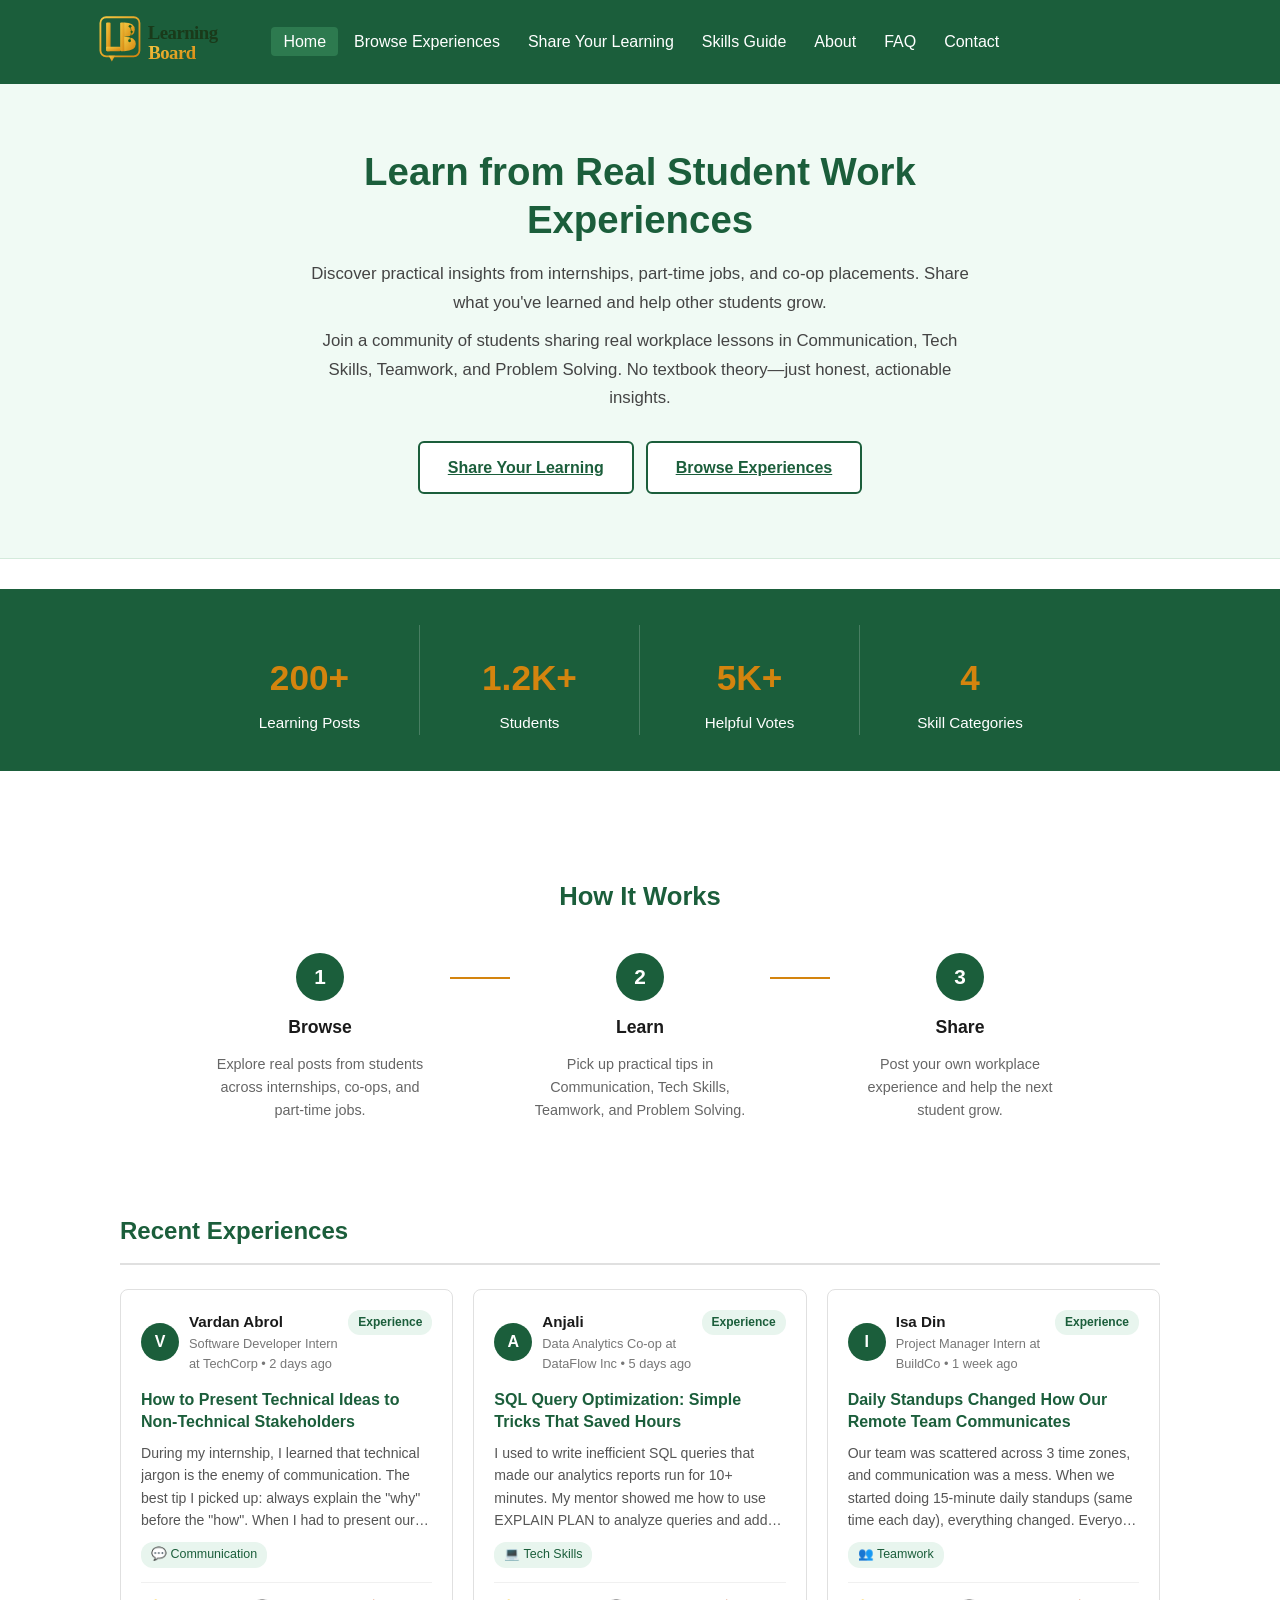
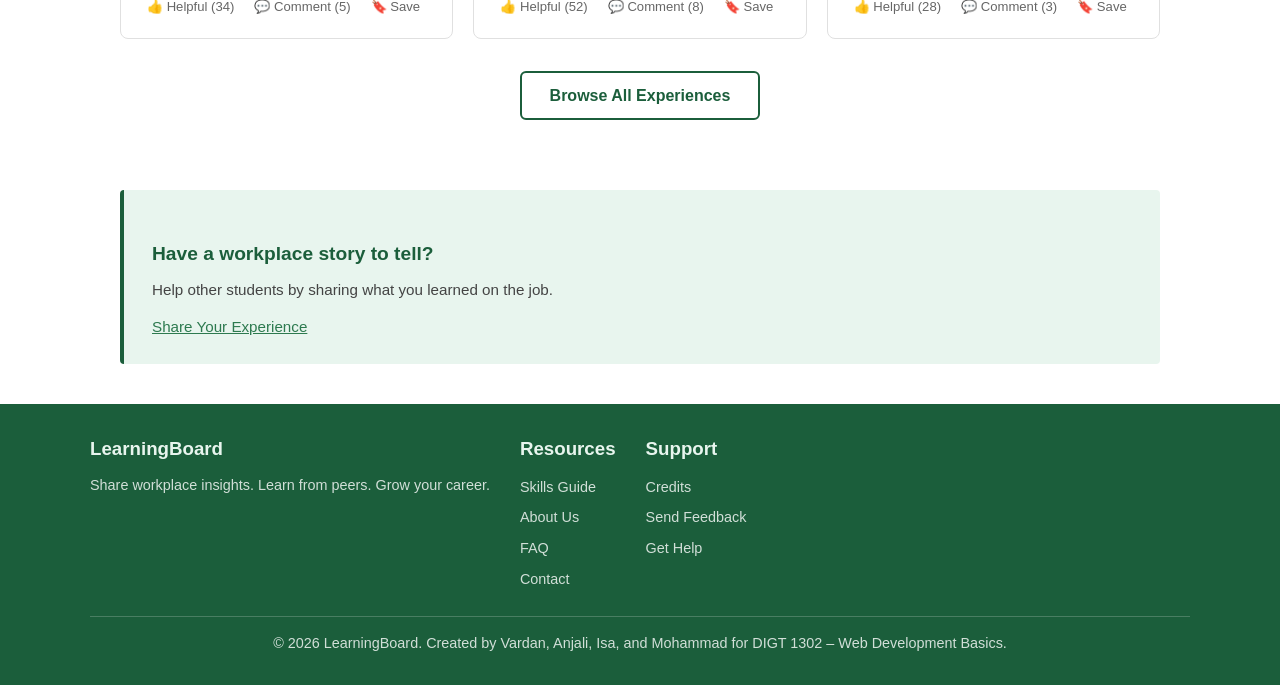
==== commit 8d6ca78f: "update the structure" ====
--- a/index.html
+++ b/index.html
@@ -224,11 +224,11 @@
    <footer>
     <div class="footer-columns">
       <div>
-        <h4>LearningBoard</h4>
+        <h3>LearningBoard</h3>
         <p>Share workplace insights. Learn from peers. Grow your career.</p>
       </div>
       <div>
-        <h4>Resources</h4>
+        <h3>Resources</h3>
         <ul>
           <li><a href="skills-guide.html">Skills Guide</a></li>
           <li><a href="about.html">About Us</a></li>
@@ -237,7 +237,7 @@
         </ul>
       </div>
       <div>
-        <h4>Support</h4>
+        <h3>Support</h3>
         <ul>
           <li><a href="credits.html">Credits</a></li>
           <li><a href="contact.html">Send Feedback</a></li>
--- a/css/styles.css
+++ b/css/styles.css
@@ -348,7 +348,7 @@
     border-bottom: 1px solid rgba(255, 255, 255, 0.2);
 }
 
-footer h4 {
+footer h3 {
     margin-bottom: 10px;
     color: #e8f5ee;
 }
@@ -749,3 +749,145 @@
         box-sizing: border-box;
     }
 }
+
+/* ===== Phase 2: Browse and Credits page styling ===== */
+
+/* Browse page article cards */
+.browse-page > section > article {
+    background-color: #ffffff;
+    border: 1px solid #d9e8df;
+    border-radius: 10px;
+    padding: 22px;
+    margin-bottom: 20px;
+    box-shadow: 0 3px 12px rgba(27, 94, 59, 0.08);
+    transition: transform 0.2s, box-shadow 0.2s;
+}
+
+.browse-page > section > article:hover {
+    transform: translateY(-3px);
+    box-shadow: 0 6px 18px rgba(27, 94, 59, 0.14);
+}
+
+.browse-page > section > article h3 {
+    color: #1b5e3b;
+    margin-top: 0;
+    margin-bottom: 10px;
+}
+
+.browse-page > section > article p strong {
+    color: #1b5e3b;
+}
+
+.browse-page > section > article a {
+    font-weight: bold;
+}
+
+/* Browse category list */
+.browse-page section:nth-of-type(2) ul {
+    display: grid;
+    grid-template-columns: repeat(2, 1fr);
+    gap: 14px;
+    margin-left: 0;
+    list-style: none;
+}
+
+.browse-page section:nth-of-type(2) li {
+    background-color: #e8f5ee;
+    border-left: 4px solid #1b5e3b;
+    border-radius: 6px;
+    padding: 14px 16px;
+}
+
+/* Tables for browse and credits pages */
+.browse-page table,
+.credits-page table {
+    width: 100%;
+    border-collapse: collapse;
+    margin: 18px 0 25px;
+    background-color: #ffffff;
+    border: 1px solid #d9e8df;
+    border-radius: 8px;
+    overflow: hidden;
+    box-shadow: 0 3px 12px rgba(27, 94, 59, 0.08);
+}
+
+.browse-page caption,
+.credits-page caption {
+    caption-side: top;
+    text-align: left;
+    font-weight: bold;
+    color: #1b5e3b;
+    margin-bottom: 8px;
+}
+
+.browse-page thead,
+.credits-page thead {
+    background-color: #1b5e3b;
+    color: #ffffff;
+}
+
+.browse-page th,
+.browse-page td,
+.credits-page th,
+.credits-page td {
+    padding: 12px 14px;
+    border-bottom: 1px solid #e8f5ee;
+    text-align: left;
+    vertical-align: top;
+}
+
+.browse-page tbody tr:nth-child(even),
+.credits-page tbody tr:nth-child(even) {
+    background-color: #f7fbf8;
+}
+
+.browse-page tbody tr:hover,
+.credits-page tbody tr:hover {
+    background-color: #e8f5ee;
+}
+
+/* Credits page card layout */
+.credits-page section,
+.credits-page aside {
+    background-color: #ffffff;
+    border: 1px solid #d9e8df;
+    border-radius: 10px;
+    padding: 22px;
+    margin-bottom: 24px;
+    box-shadow: 0 3px 12px rgba(27, 94, 59, 0.08);
+}
+
+.credits-page section h2,
+.credits-page aside h2 {
+    margin-top: 0;
+    padding-bottom: 8px;
+    border-bottom: 2px solid #e8f5ee;
+}
+
+/* Responsive updates for browse and credits pages */
+@media (max-width: 768px) {
+    .browse-page section:nth-of-type(2) ul {
+        grid-template-columns: 1fr;
+    }
+
+    .browse-page table,
+    .credits-page table {
+        display: block;
+        overflow-x: auto;
+        white-space: nowrap;
+    }
+
+    .browse-page th,
+    .browse-page td,
+    .credits-page th,
+    .credits-page td {
+        padding: 10px;
+        font-size: 0.9rem;
+    }
+
+    .browse-page > section > article,
+    .credits-page section,
+    .credits-page aside {
+        padding: 16px;
+    }
+}
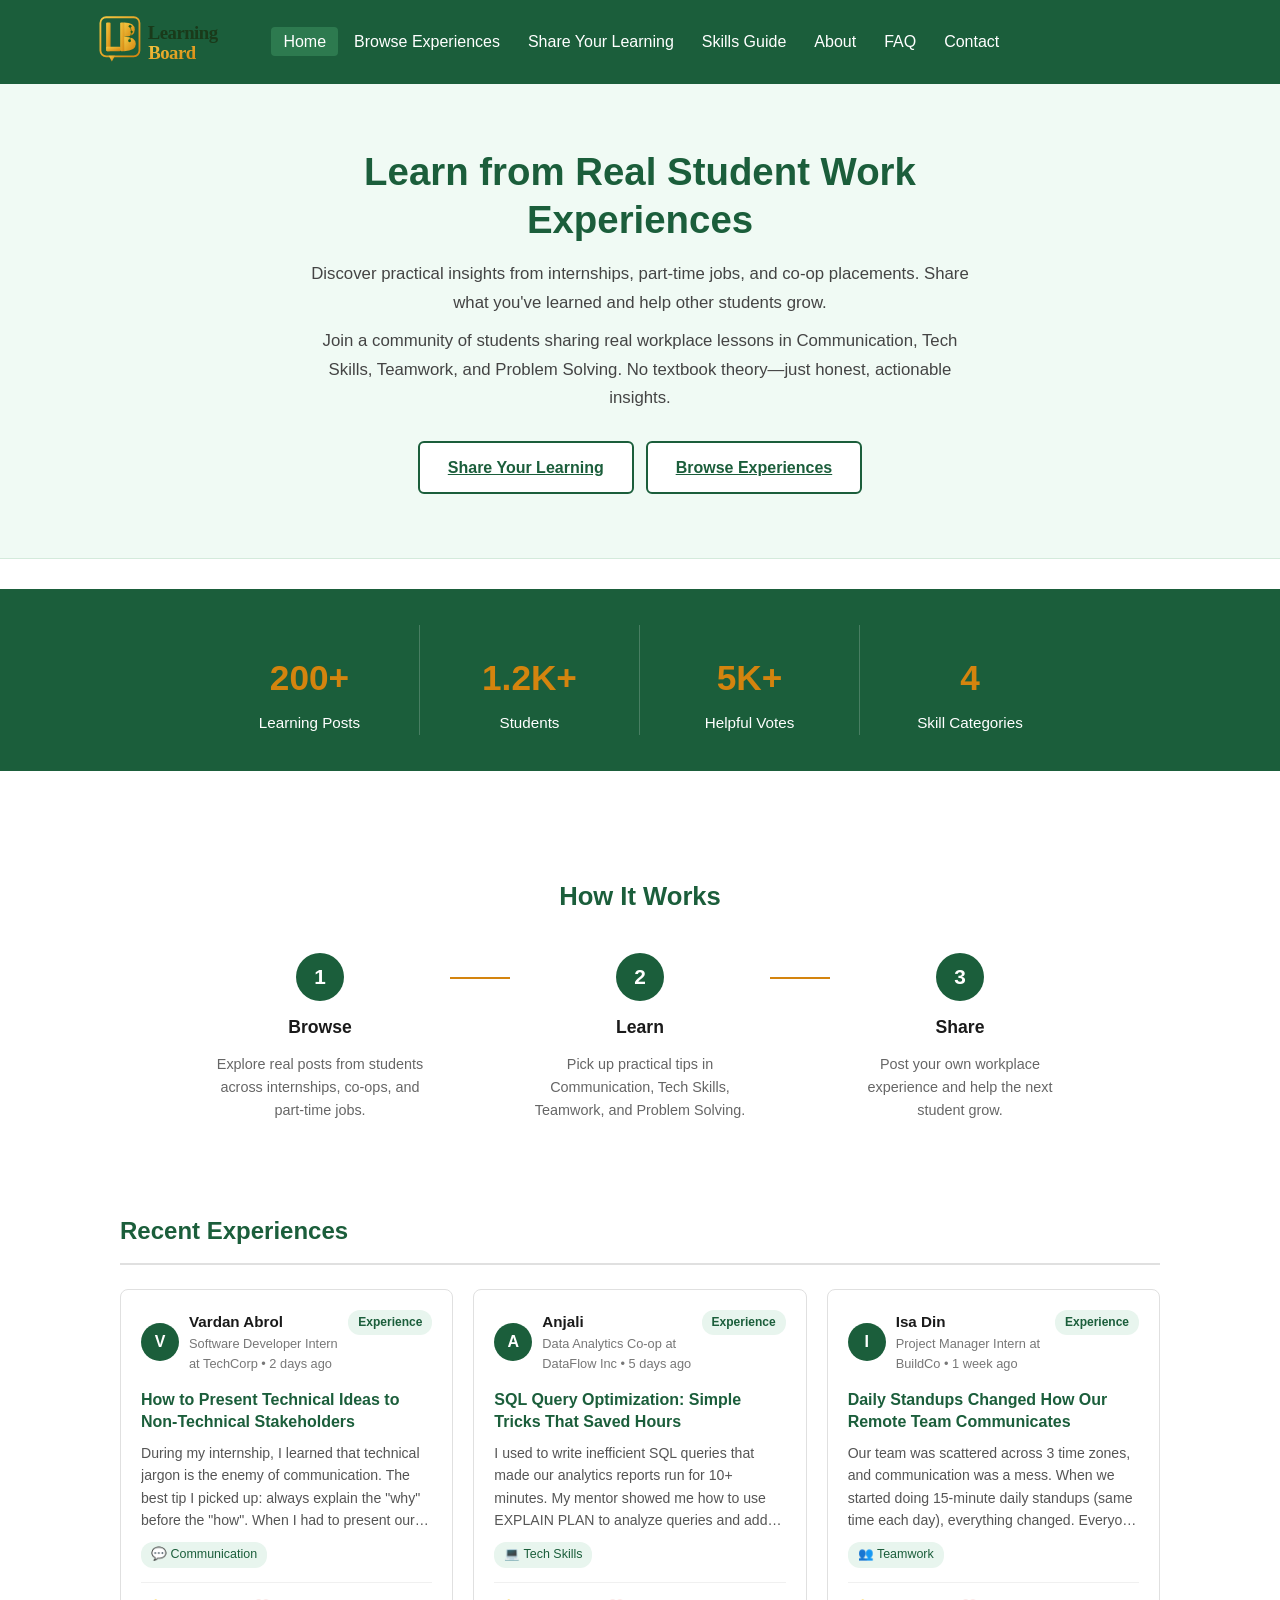
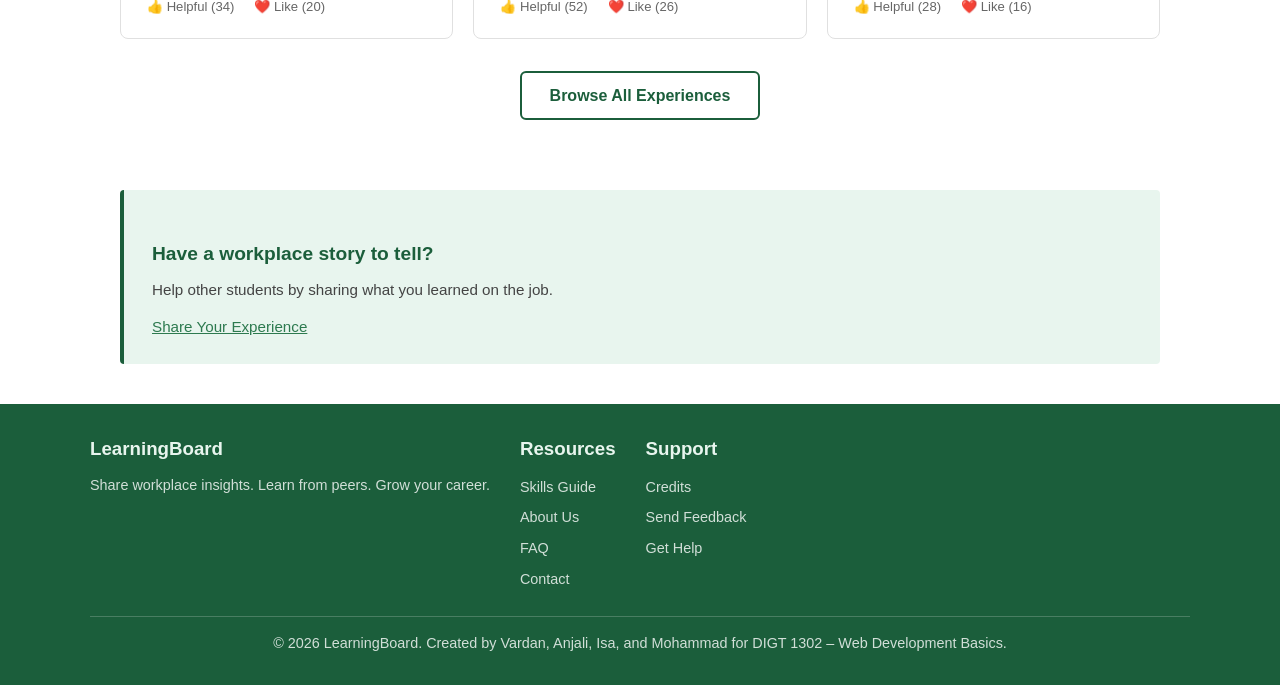
==== commit 11d276ff: "phase-2 browse page" ====
--- a/index.html
+++ b/index.html
@@ -104,7 +104,7 @@
 
                 <div class="cards-grid">
                     <!-- Experience Post 1 -->
-                    <article data-type="experience" data-category="communication">
+                    <article data-type="experience" data-category="communication" data-post-id="c2">
                         <div class="card-top">
                             <div class="card-author">
                                 <div class="avatar">V</div>
@@ -131,14 +131,13 @@
                         </div>
 
                         <div class="card-actions">
-                            <button type="button" aria-label="Mark as helpful">👍 Helpful (34)</button>
-                            <button type="button" aria-label="Share post">💬 Comment (5)</button>
-                            <button type="button" aria-label="Save post">🔖 Save</button>
+                            <button type="button" class="helpful-btn" data-field="helpful" data-base="34" aria-label="Mark as helpful">👍 Helpful (34)</button>
+                            <button type="button" class="like-btn" data-field="like" data-base="20" aria-label="Like post">❤️ Like (20)</button>
                         </div>
                     </article>
 
                     <!-- Experience Post 2 -->
-                    <article data-type="experience" data-category="tech">
+                    <article data-type="experience" data-category="tech" data-post-id="t2">
                         <div class="card-top">
                             <div class="card-author">
                                 <div class="avatar">A</div>
@@ -164,14 +163,13 @@
                         </div>
 
                         <div class="card-actions">
-                            <button type="button" aria-label="Mark as helpful">👍 Helpful (52)</button>
-                            <button type="button" aria-label="Share post">💬 Comment (8)</button>
-                            <button type="button" aria-label="Save post">🔖 Save</button>
+                            <button type="button" class="helpful-btn" data-field="helpful" data-base="52" aria-label="Mark as helpful">👍 Helpful (52)</button>
+                            <button type="button" class="like-btn" data-field="like" data-base="26" aria-label="Like post">❤️ Like (26)</button>
                         </div>
                     </article>
 
                     <!-- Experience Post 3 -->
-                    <article data-type="experience" data-category="teamwork">
+                    <article data-type="experience" data-category="teamwork" data-post-id="tw1">
                         <div class="card-top">
                             <div class="card-author">
                                 <div class="avatar">I</div>
@@ -197,9 +195,8 @@
                         </div>
 
                         <div class="card-actions">
-                            <button type="button" aria-label="Mark as helpful">👍 Helpful (28)</button>
-                            <button type="button" aria-label="Share post">💬 Comment (3)</button>
-                            <button type="button" aria-label="Save post">🔖 Save</button>
+                            <button type="button" class="helpful-btn" data-field="helpful" data-base="28" aria-label="Mark as helpful">👍 Helpful (28)</button>
+                            <button type="button" class="like-btn" data-field="like" data-base="16" aria-label="Like post">❤️ Like (16)</button>
                         </div>
                     </article>
                 </div>
--- a/css/styles.css
+++ b/css/styles.css
@@ -100,6 +100,74 @@
 }
 
 
+
+.browse-hero {
+    position: relative;
+    background-color: #143b28;
+    background-image: linear-gradient(135deg, rgba(15, 51, 33, 0.55), rgba(27, 94, 59, 0.35)), url('../image-files/browse-hero.png');
+    background-size: cover;
+    background-repeat: no-repeat;
+    background-position: center;
+    color: white;
+    padding: 90px 30px;
+}
+
+.browse-hero-inner {
+    max-width: 1100px;
+    margin: 0 auto;
+}
+
+.browse-hero-inner h1 {
+    font-size: 2.4rem;
+    color: white;
+    margin-bottom: 14px;
+    max-width: 640px;
+    text-shadow: 0 2px 10px rgba(0, 0, 0, 0.45);
+}
+
+.browse-hero-inner p {
+    color: rgba(255, 255, 255, 0.95);
+    font-size: 1.05rem;
+    max-width: 620px;
+    margin-bottom: 0;
+    text-shadow: 0 1px 6px rgba(0, 0, 0, 0.4);
+}
+
+.hero-search {
+    display: flex;
+    align-items: center;
+    gap: 12px;
+    background: white;
+    border-radius: 50px;
+    padding: 6px 6px 6px 22px;
+    max-width: 560px;
+    margin-top: 30px;
+    box-shadow: 0 10px 30px rgba(0, 0, 0, 0.2);
+}
+
+.hero-search i {
+    color: #888;
+    font-size: 1rem;
+}
+
+.hero-search input[type="search"] {
+    flex: 1;
+    min-width: 0;
+    border: none;
+    outline: none;
+    font-size: 0.95rem;
+    font-family: Arial, sans-serif;
+    color: #1a1a1a;
+    padding: 12px 0;
+    background: transparent;
+}
+
+.hero-search button {
+    border-radius: 50px;
+    padding: 12px 26px;
+    flex-shrink: 0;
+}
+
 .cta-banner {
     max-width: 1100px;
     margin: 0 auto 40px;
@@ -180,6 +248,10 @@
 .cards-grid article:hover {
     box-shadow: 0 4px 16px rgba(27, 94, 59, 0.1);
     border-color: #1b5e3b;
+}
+
+.cards-grid article[hidden] {
+    display: none;
 }
 
 .card-top {
@@ -253,7 +325,6 @@
     margin: 0;
     display: -webkit-box;
     -webkit-line-clamp: 4;
-    line-clamp: 4;
     -webkit-box-orient: vertical;
     overflow: hidden;
 }
@@ -293,6 +364,7 @@
 
 
 
+
 main {
     max-width: 1100px;
     margin: 0 auto;
@@ -384,6 +456,7 @@
     color: rgba(255, 255, 255, 0.6);
 }
 
+/* ===== BUTTONS ===== */
 .btn-primary {
     display: inline-block;
     background-color: #1b5e3b;
@@ -426,6 +499,15 @@
     text-decoration: none !important;
 }
 
+.btn-secondary:disabled,
+.btn-secondary:disabled:hover {
+    background-color: #fff;
+    color: #a8bfb2;
+    border-color: #c8dfd0;
+    cursor: not-allowed;
+}
+
+/* ===== FORMS ===== */
 fieldset {
     border: 1px solid #c8dfd0;
     border-radius: 8px;
@@ -543,6 +625,35 @@
     margin-bottom: 15px;
 }
 
+/* ===== ABOUT PAGE ===== */
+.about-logo {
+    display: block;
+    width: 80px;
+    height: 80px;
+    margin-bottom: 20px;
+    border-radius: 8px;
+}
+
+.about-categories,
+.category-pills {
+    list-style: none;
+    margin-left: 0;
+    display: flex;
+    flex-wrap: wrap;
+    gap: 12px;
+    padding: 0;
+}
+
+.about-categories li,
+.category-pills li {
+    background-color: #e8f5ee;
+    color: #1b5e3b;
+    padding: 8px 18px;
+    border-radius: 20px;
+    font-weight: bold;
+    border: 1px solid #2d7a4f;
+    margin-bottom: 0;
+}
 
 .faq-section {
     max-width: 1100px;
@@ -598,6 +709,7 @@
     border-bottom: none;
 }
 
+/* ===== SKILLS GUIDE ===== */
 .skills-layout {
     display: flex;
     gap: 40px;
@@ -685,8 +797,185 @@
     margin-top: 0;
 }
 
+/* Form validation states */
+.form-group input.invalid,
+.form-group textarea.invalid,
+.form-group select.invalid {
+    border-color: #c0392b;
+    box-shadow: 0 0 0 3px rgba(192, 57, 43, 0.12);
+}
+
+.form-group input.valid,
+.form-group textarea.valid,
+.form-group select.valid {
+    border-color: #1b5e3b;
+}
+
+.field-error {
+    display: block;
+    color: #c0392b;
+    font-size: 0.82rem;
+    margin-top: 4px;
+}
+
+.form-success {
+    background-color: #e8f5ee;
+    border: 1px solid #1b5e3b;
+    color: #1b5e3b;
+    padding: 15px 20px;
+    border-radius: 6px;
+    margin-top: 20px;
+    font-weight: bold;
+    font-size: 1rem;
+}
+
+.form-success p {
+    margin: 0 0 8px;
+}
+
+.form-success p:last-child {
+    margin-bottom: 0;
+    font-weight: normal;
+}
+
+/* Live character counter (Share form) */
+.char-count {
+    display: block;
+    font-size: 0.82rem;
+    color: #555;
+    margin-top: 4px;
+}
+
+.char-count-short {
+    color: #c0392b;
+}
+
+/* FAQ accordion toggles (progressive enhancement) */
+.faq-card dt.faq-toggle {
+    cursor: pointer;
+    justify-content: space-between;
+    user-select: none;
+}
+
+.faq-card dt.faq-toggle:hover,
+.faq-card dt.faq-toggle:focus-visible {
+    background-color: #f4faf6;
+    outline: none;
+}
+
+.faq-card dt.faq-toggle:focus-visible {
+    box-shadow: inset 0 0 0 2px #2d7a4f;
+}
+
+/* CSS-drawn chevron (no icon font / external library) */
+.faq-card dt.faq-toggle::after {
+    content: '';
+    width: 8px;
+    height: 8px;
+    margin-left: auto;
+    margin-top: 3px;
+    flex-shrink: 0;
+    border-right: 2px solid #D4840E;
+    border-bottom: 2px solid #D4840E;
+    transform: rotate(45deg); /* points down when collapsed */
+    transition: transform 0.2s ease;
+}
+
+.faq-card dt.faq-toggle[aria-expanded="true"]::after {
+    transform: rotate(-135deg); /* points up when expanded */
+    margin-top: 7px;
+}
+
+/* FAQ keyword search (revealed by JS only) */
+.faq-search {
+    display: none;
+    margin-top: 20px;
+}
+
+.faq-search.faq-search-ready {
+    display: block;
+}
+
+.faq-search label {
+    display: block;
+    font-weight: 700;
+    color: #1b5e3b;
+    font-size: 0.9rem;
+    margin-bottom: 6px;
+}
+
+.faq-search input[type="search"] {
+    width: 100%;
+    max-width: 420px;
+    padding: 10px 14px;
+    border: 1px solid #cfd8d3;
+    border-radius: 6px;
+    font-size: 0.95rem;
+}
+
+.faq-search input[type="search"]:focus {
+    outline: none;
+    border-color: #1b5e3b;
+    box-shadow: 0 0 0 3px rgba(27, 94, 59, 0.12);
+}
+
+.faq-search-count {
+    color: #555;
+    font-size: 0.85rem;
+    margin: 8px 0 0;
+}
+
+.faq-search-empty {
+    color: #c0392b;
+    font-size: 0.9rem;
+    margin: 10px 0 0;
+}
+
+
+/* Tablet responsive */
+@media (max-width: 900px) {
+    .cards-grid {
+        grid-template-columns: repeat(2, 1fr);
+    }
+}
+
 /* Mobile responsive */
 @media (max-width: 768px) {
+
+    .cards-grid {
+        grid-template-columns: 1fr;
+    }
+
+    .browse-hero {
+        padding: 50px 20px;
+    }
+
+    .browse-hero-inner h1 {
+        font-size: 1.6rem;
+    }
+
+    .browse-hero-inner p {
+        font-size: 0.95rem;
+    }
+
+    .hero-search {
+        flex-wrap: wrap;
+        border-radius: 16px;
+        padding: 14px;
+    }
+
+    .hero-search i {
+        display: none;
+    }
+
+    .hero-search input[type="search"] {
+        width: 100%;
+        padding: 8px 0;
+    }
+
+    .hero-search button {
+        width: 100%;
+    }
 
     header > div {
         justify-content: space-between;
@@ -748,38 +1037,6 @@
         text-align: center;
         box-sizing: border-box;
     }
-}
-
-/* ===== Phase 2: Browse and Credits page styling ===== */
-
-/* Browse page article cards */
-.browse-page > section > article {
-    background-color: #ffffff;
-    border: 1px solid #d9e8df;
-    border-radius: 10px;
-    padding: 22px;
-    margin-bottom: 20px;
-    box-shadow: 0 3px 12px rgba(27, 94, 59, 0.08);
-    transition: transform 0.2s, box-shadow 0.2s;
-}
-
-.browse-page > section > article:hover {
-    transform: translateY(-3px);
-    box-shadow: 0 6px 18px rgba(27, 94, 59, 0.14);
-}
-
-.browse-page > section > article h3 {
-    color: #1b5e3b;
-    margin-top: 0;
-    margin-bottom: 10px;
-}
-
-.browse-page > section > article p strong {
-    color: #1b5e3b;
-}
-
-.browse-page > section > article a {
-    font-weight: bold;
 }
 
 /* Browse category list */
@@ -885,9 +1142,27 @@
         font-size: 0.9rem;
     }
 
-    .browse-page > section > article,
     .credits-page section,
     .credits-page aside {
         padding: 16px;
     }
 }
+
+/* Back to top button */
+#back-to-top {
+    display: none;
+    position: fixed;
+    bottom: 30px;
+    right: 30px;
+    background-color: #1b5e3b;
+    color: white;
+    border: none;
+    padding: 10px 14px;
+    border-radius: 4px;
+    cursor: pointer;
+    font-size: 1rem;
+}
+
+#back-to-top:hover {
+    background-color: #2d7a4f;
+}
--- a/css/index.css
+++ b/css/index.css
@@ -149,6 +149,11 @@
     max-width: 1100px;
     margin: 0 auto;
     padding: 40px 30px;
+}
+
+.recent-experiences .cards-grid article:hover {
+    border-color: #e0e0e0;
+    box-shadow: none;
 }
 
 .browse-all {
